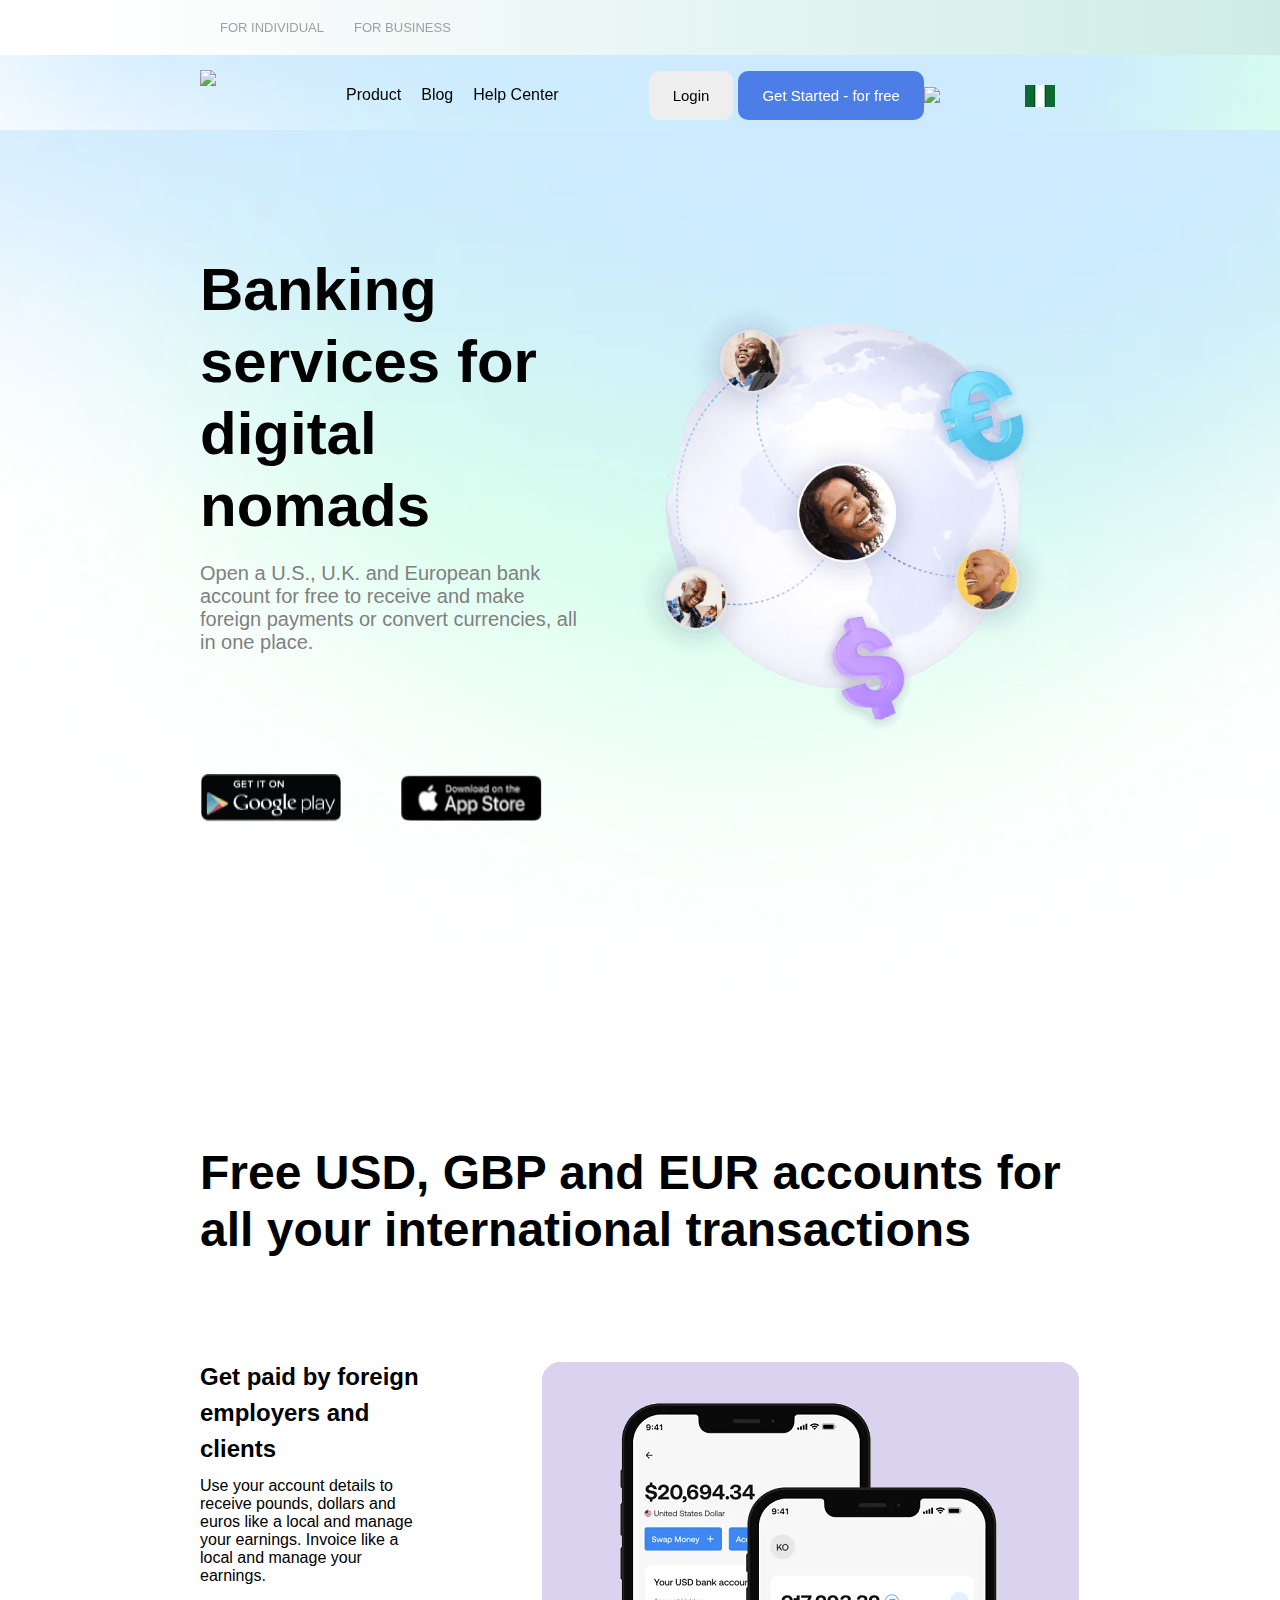
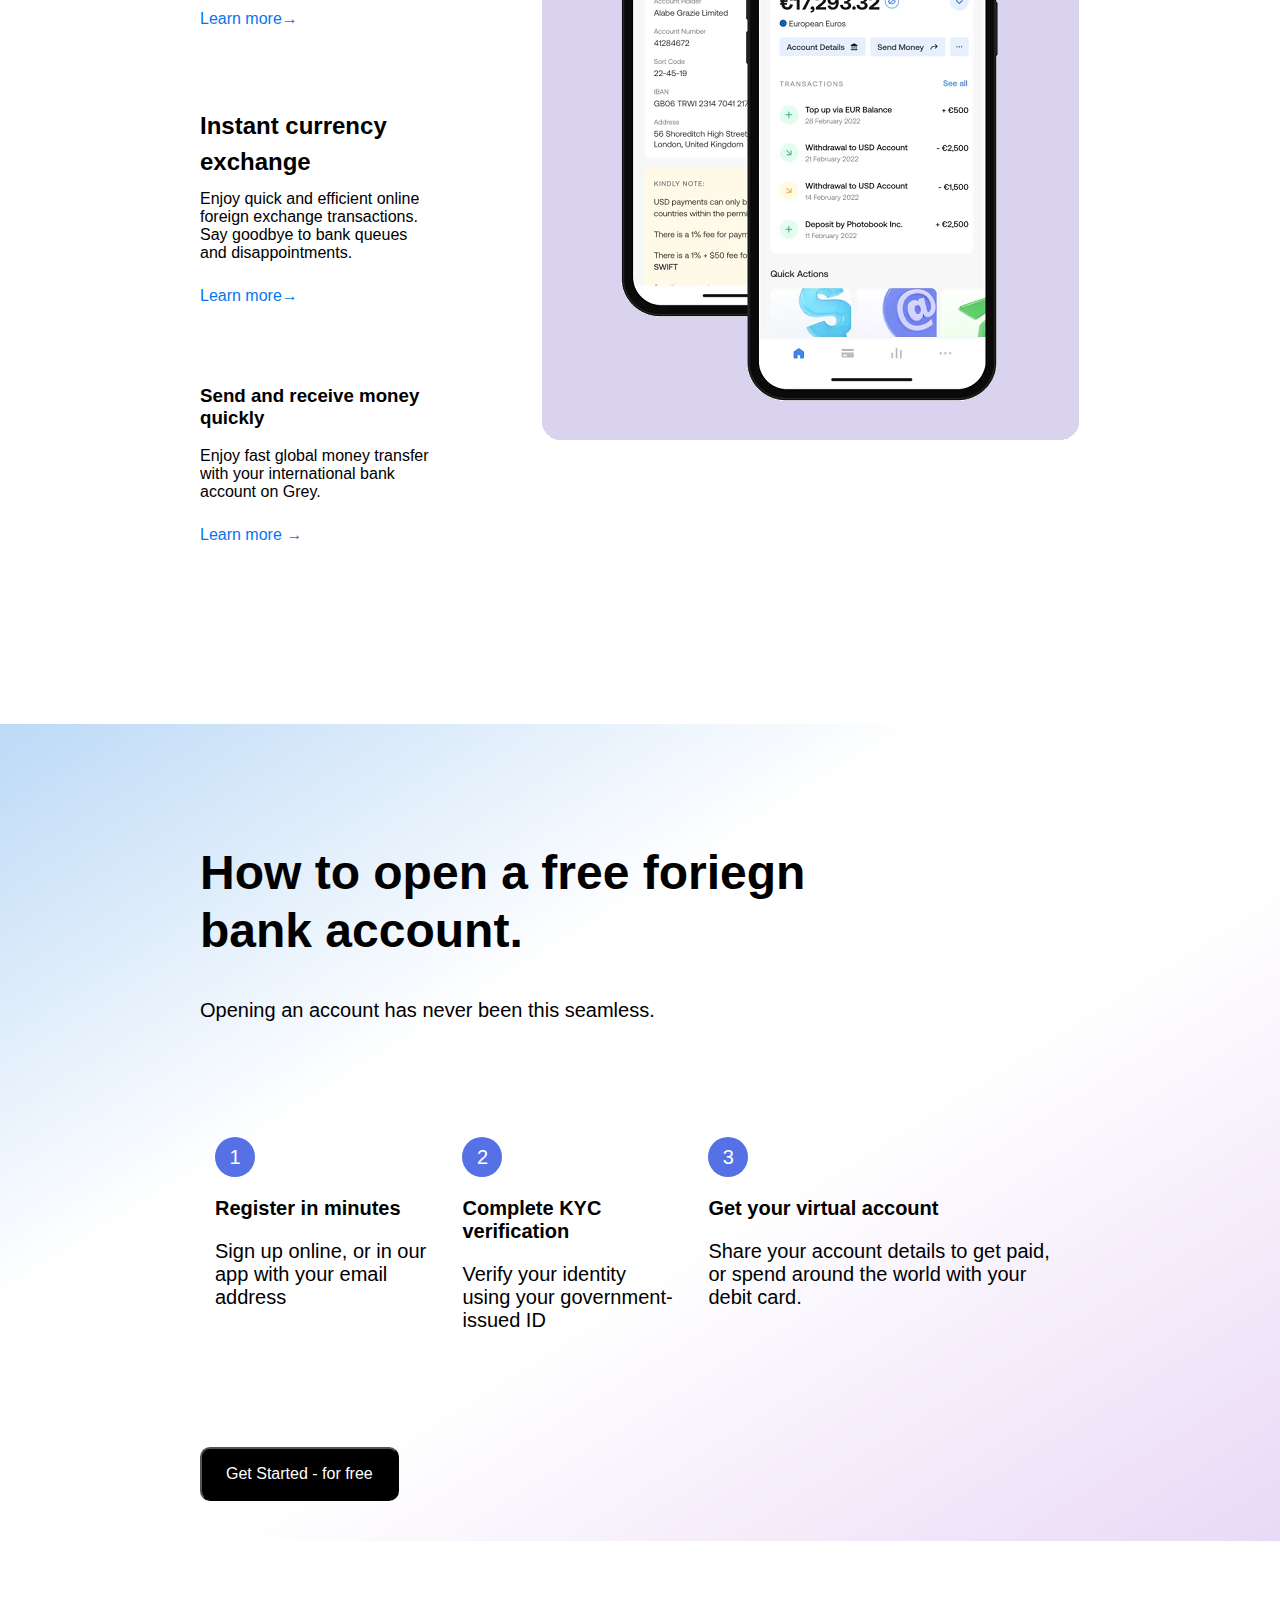
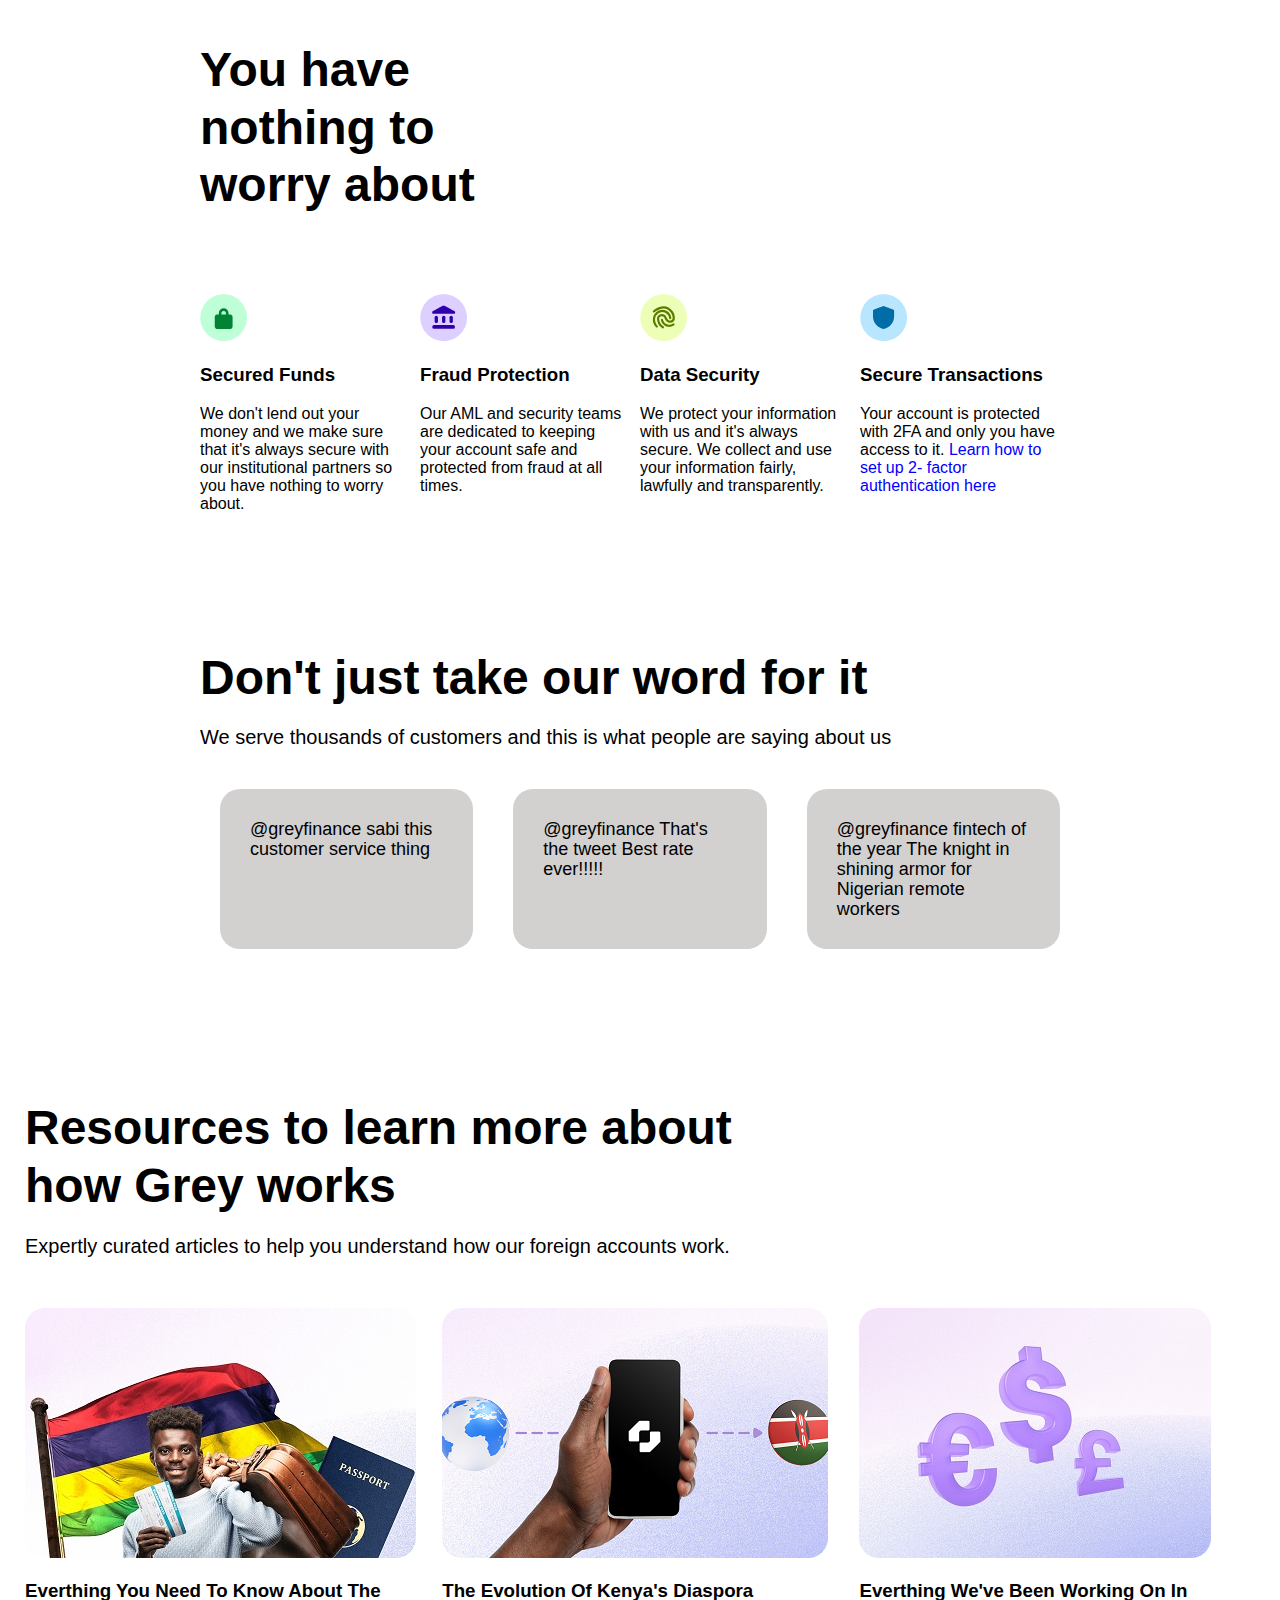
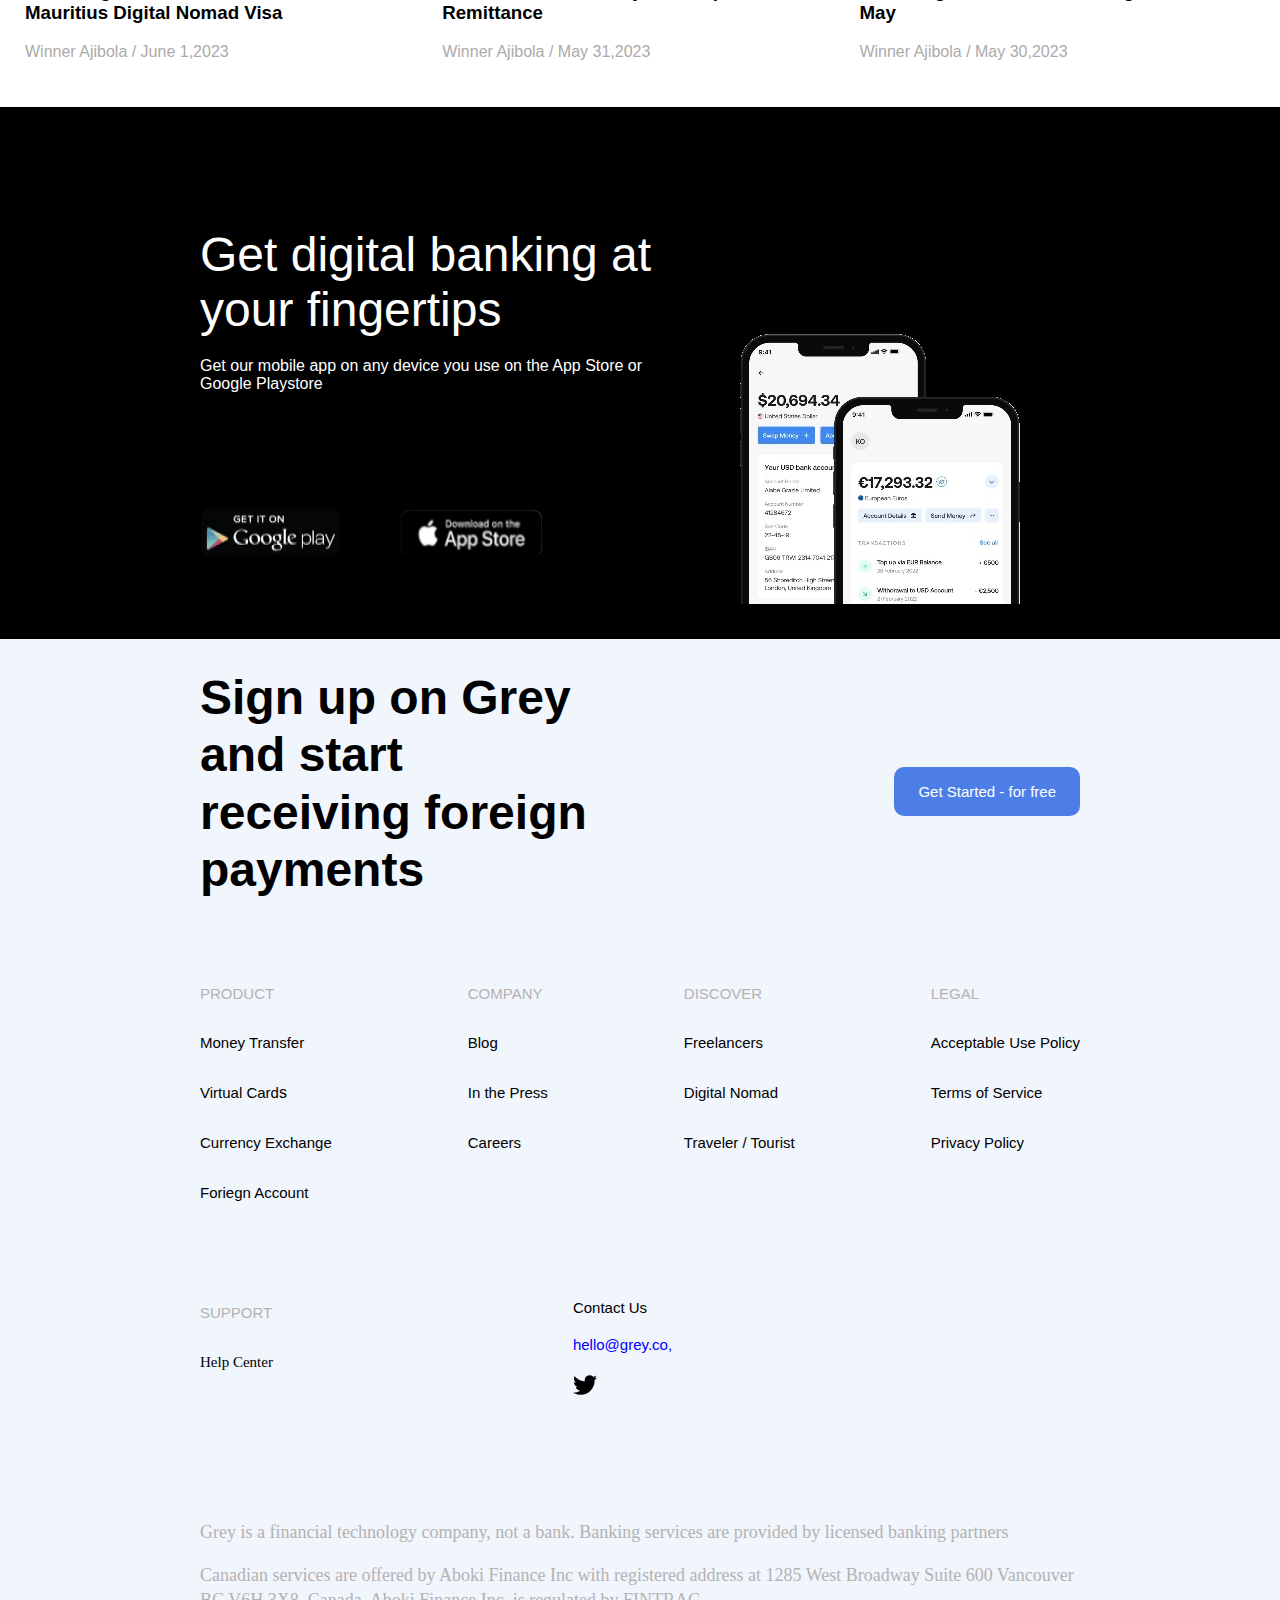
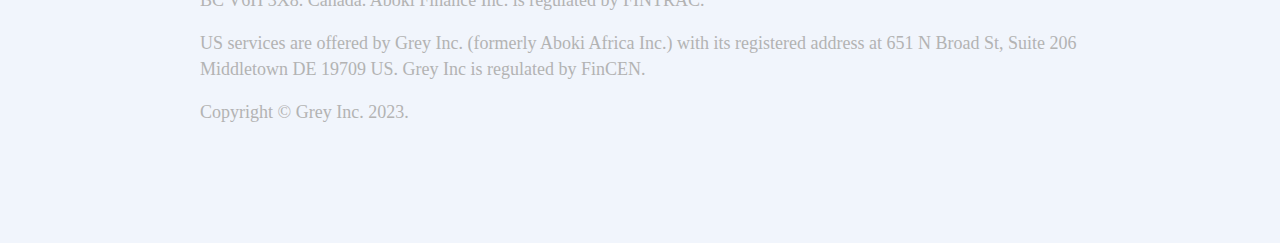
==== index.html @ 73a59705 "continued mediaquery2" ====
<!DOCTYPE html>
<html lang="en">

<head>
    <title>GRAY CLONE</title>
    <link rel="stylesheet" type="text/css" href="style.css">
    <link rel="stylesheet" href="mobile.css">
</head>

<body>
    <section class=" fixed">
        <nav class="switch">
            <ul class="nav">
                <li><a href="#">FOR INDIVIDUAL</a></li>
                <li><a href="#">FOR BUSINESS</a></li>
            </ul>
        </nav>

        <nav class="fixed">
            <div class="fixed-nav">
                <div class="navbar">
                    <div class="logo">
                        <img src="../grey/images/grey logo.webp">
                    </div>
                    <div class="container-1">
                        <ul>
                            <li><a href="#">Product</a></li>
                            <li><a href="#">Blog</a></li>
                            <li><a href="#">Help Center</a></li>
                        </ul>
                    </div>

                    <div id="log-in">
                        <input class="button-login" type="button" value="Login" name="Login">
                        <input class="button-get" type="button" value="Get Started - for free" name="Get Started-For Free">
                        <img src="#" class="dropdown">
                    </div>

                    <div class="flag">
                        <img src="images/Nigeria_flag.jpg">
                    </div>
                </div>
            </div>
        </nav>

        <nav class="mobile-nav">
            <div class="mlogo">
                <img src="../grey/images/grey logo.webp">
            </div>
            <div class="flag">
                <img src="images/Nigeria_flag.jpg">
            </div>
            <div class="menubutton">
                <img src="images/menu-bars-icon.jpg">
            </div>         
        </nav>

    </section>

    <section class="section1">
        <div class="intro">
            <div class="body">
                <h1>Banking services for digital nomads</h1>
                <p>Open a U.S., U.K. and European bank account for free to receive and make foreign payments or convert
                    currencies, all in one place.</p>
                <div class="store">
                    <a href="#"><img src="./images/googleplay.png"></a>
                    <a href="#"><img src="./images/applestore.png"></a>
                </div>
            </div>

            <div id="image1">
                <!--<img src="../grey/images/image1.webp">-->
            </div>
        </div>
    </section>

    <section class="section2">
        <h1>Free USD, GBP and EUR accounts for all your international transactions</h1>

        <div id="sec2body">

            <div id="items">

                <div class="item1">
                    <h2>Get paid by foreign employers and clients</h2>
                    <p>Use your account details to receive pounds, dollars and euros like a local and manage your
                        earnings. Invoice like a local and manage your earnings.</p>
                    <a href="#">Learn more&#8594;</a>
                </div>

                <div class="item2">
                    <h2>Instant currency exchange</h2>
                    <p>Enjoy quick and efficient online foreign exchange transactions. Say goodbye to bank queues and
                        disappointments.</p>
                    <a href="#">Learn more&#8594;</a>
                </div>

                <div class="item3">
                    <h3>Send and receive money quickly</h3>
                    <p>Enjoy fast global money transfer with your international bank account on Grey.</p>
                    <a href="#">Learn more &#8594;</a>
                </div>
            </div>

            <div id="sec2img">
                <img src="./images/sec2img.png">
            </div>
        </div>
    </section>

    <section class="section3">
        <div class="sec3body">
            <h2>How to open a free foriegn bank account.</h2>

            <p>Opening an account has never been this seamless.</p>

            <div class="section3-list">
                <div class="list1">
                    <div class="number">
                        <p>1</p>
                    </div>
                    <div class="sect3li">
                        <h3>Register in minutes</h3>
                        <p>Sign up online, or in our app with your email address</p>
                    </div>
                </div>
                <div class="list1">
                    <div class="number">
                        <p>2</p>
                    </div>
                    <div class="sect3li">
                        <h3>Complete KYC verification</h3>
                        <p>Verify your identity using your government-issued ID</p>
                    </div>
                </div>
                <div class="list1">
                    <div class="number">
                        <p>3</p>
                    </div>
                    <div class="sect3li">
                        <h3>Get your virtual account</h3>
                        <p>Share your account details to get paid, or spend around the world with your debit card.</p>
                    </div>
                </div>
            </div>

            <button class="getstarted">Get Started - for free</button>
        </div>

    </section>

    <section class="section4">
        <div class="sec4body">
            <h2>You have nothing to worry about</h2>

            <div class="section4-list">
                <div class="li">
                    <div class="svg">
                        <svg xmlns="http://www.w3.org/2000/svg" viewBox="0 0 215 215" width="215" height="215"
                            preserveAspectRatio="xMidYMid meet"
                            style="width: 100%; height: 100%; transform: translate3d(0px, 0px, 0px);">
                            <defs>
                                <clipPath id="__lottie_element_5">
                                    <rect width="215" height="215" x="0" y="0"></rect>
                                </clipPath>
                                <mask id="__lottie_element_12" mask-type="alpha">
                                    <g transform="matrix(1,0,0,1,107.5,107.5)" opacity="1" style="display: block;">
                                        <g opacity="1" transform="matrix(4,0,0,4,0,0)">
                                            <path fill="rgb(95,254,157)" fill-opacity="1"
                                                d=" M0,-26.5 C14.625349998474121,-26.5 26.5,-14.625349998474121 26.5,0 C26.5,14.625349998474121 14.625349998474121,26.5 0,26.5 C-14.625349998474121,26.5 -26.5,14.625349998474121 -26.5,0 C-26.5,-14.625349998474121 -14.625349998474121,-26.5 0,-26.5z">
                                            </path>
                                        </g>
                                    </g>
                                </mask>
                            </defs>
                            <g clip-path="url(#__lottie_element_5)">
                                <g transform="matrix(1,0,0,1,107.5,107.5)" opacity="0.4" style="display: block;">
                                    <g opacity="1" transform="matrix(4,0,0,4,0,0)">
                                        <path fill="rgb(95,254,157)" fill-opacity="1"
                                            d=" M0,-26.5 C14.625349998474121,-26.5 26.5,-14.625349998474121 26.5,0 C26.5,14.625349998474121 14.625349998474121,26.5 0,26.5 C-14.625349998474121,26.5 -26.5,14.625349998474121 -26.5,0 C-26.5,-14.625349998474121 -14.625349998474121,-26.5 0,-26.5z">
                                        </path>
                                    </g>
                                </g>
                                <g mask="url(#__lottie_element_12)" style="display: block;">
                                    <g transform="matrix(1,0,0,1,107.5,107.5)" opacity="1">
                                        <g opacity="1" transform="matrix(4,0,0,4,0,0)">
                                            <g opacity="1" transform="matrix(1,0,0,1,0,-0.18700003623962402)">
                                                <path stroke-linecap="round" stroke-linejoin="round"
                                                    fill-opacity="0" stroke="rgb(0,132,51)" stroke-opacity="1"
                                                    stroke-width="3"
                                                    d=" M4.065000057220459,-3.2799999713897705 C4.065000057220459,-3.2799999713897705 4.052000045776367,-4.900000095367432 4.052000045776367,-4.900000095367432 C4.051000118255615,-5.973999977111816 3.624000072479248,-7.004000186920166 2.864000082015991,-7.763000011444092 C2.1040000915527344,-8.522000312805176 1.0740000009536743,-8.949999809265137 0,-8.951000213623047 C0,-8.951000213623047 0,-8.951000213623047 0,-8.951000213623047 C-1.0740000009536743,-8.949999809265137 -2.1040000915527344,-8.522000312805176 -2.864000082015991,-7.763000011444092 C-3.624000072479248,-7.004000186920166 -4.051000118255615,-5.973999977111816 -4.052000045776367,-4.900000095367432 C-4.052000045776367,-4.900000095367432 -3.9839999675750732,-0.17000000178813934 -3.9839999675750732,-0.17000000178813934">
                                                </path>
                                            </g>
                                            <g opacity="1" transform="matrix(1,0,0,1,0,0)">
                                                <path fill="rgb(0,131,51)" fill-opacity="1"
                                                    d=" M8.102999687194824,-3.4679999351501465 C8.102999687194824,-3.4679999351501465 -8.102999687194824,-3.4679999351501465 -8.102999687194824,-3.4679999351501465 C-8.6850004196167,-3.2660000324249268 -9.190999984741211,-2.8919999599456787 -9.553000450134277,-2.3940000534057617 C-9.914999961853027,-1.8960000276565552 -10.116999626159668,-1.2990000247955322 -10.128999710083008,-0.6830000281333923 C-10.128999710083008,-0.6830000281333923 -10.128999710083008,9.95300006866455 -10.128999710083008,9.95300006866455 C-10.111000061035156,10.37600040435791 -10.008000373840332,10.791000366210938 -9.82800006866455,11.173999786376953 C-9.64799976348877,11.557000160217285 -9.392999649047852,11.899999618530273 -9.079000473022461,12.182999610900879 C-8.765000343322754,12.465999603271484 -8.397000312805176,12.684000015258789 -7.998000144958496,12.824000358581543 C-7.598999977111816,12.96399974822998 -7.175000190734863,13.02299976348877 -6.752999782562256,12.996999740600586 C-6.752999782562256,12.996999740600586 6.752999782562256,12.996999740600586 6.752999782562256,12.996999740600586 C7.175000190734863,13.02299976348877 7.5970001220703125,12.96399974822998 7.995999813079834,12.824999809265137 C8.395000457763672,12.685999870300293 8.762999534606934,12.468000411987305 9.07699966430664,12.1850004196167 C9.390999794006348,11.902000427246094 9.645999908447266,11.5600004196167 9.82699966430664,11.178000450134277 C10.008000373840332,10.795999526977539 10.109999656677246,10.380999565124512 10.128999710083008,9.958999633789062 C10.128999710083008,9.958999633789062 10.128999710083008,-0.6769999861717224 10.128999710083008,-0.6769999861717224 C10.118000030517578,-1.2940000295639038 9.916999816894531,-1.8919999599456787 9.555000305175781,-2.3910000324249268 C9.192999839782715,-2.890000104904175 8.685999870300293,-3.2660000324249268 8.102999687194824,-3.4679999351501465 C8.102999687194824,-3.4679999351501465 8.102999687194824,-3.4679999351501465 8.102999687194824,-3.4679999351501465z">
                                                </path>
                                            </g>
                                        </g>
                                    </g>
                                </g>
                            </g>
                        </svg>
                    </div>
                    <h3>Secured Funds</h3>
                    <p>We don't lend out your money and we make sure that it's always secure with our institutional
                        partners so you have nothing to worry about.</p>
                </div>

                <div class="li">
                    <div class="svg">
                        <svg xmlns="http://www.w3.org/2000/svg" viewBox="0 0 215 215" width="215" height="215"
                            preserveAspectRatio="xMidYMid meet"
                            style="width: 100%; height: 100%; transform: translate3d(0px, 0px, 0px);">
                            <defs>
                                <clipPath id="__lottie_element_15">
                                    <rect width="215" height="215" x="0" y="0"></rect>
                                </clipPath>
                            </defs>
                            <g clip-path="url(#__lottie_element_15)">
                                <g transform="matrix(1,0,0,1,107.5,107.5)" opacity="0.25" style="display: block;">
                                    <g opacity="1" transform="matrix(4,0,0,4,0,0)">
                                        <path fill="rgb(120,64,254)" fill-opacity="1"
                                            d=" M0,-26.5 C14.625349998474121,-26.5 26.5,-14.625349998474121 26.5,0 C26.5,14.625349998474121 14.625349998474121,26.5 0,26.5 C-14.625349998474121,26.5 -26.5,14.625349998474121 -26.5,0 C-26.5,-14.625349998474121 -14.625349998474121,-26.5 0,-26.5z">
                                        </path>
                                    </g>
                                </g>
                                <g transform="matrix(1,0,0,1,107.5,71.49199676513672)" opacity="1"
                                    style="display: block;">
                                    <g opacity="1" transform="matrix(4,0,0,4,0,0)">
                                        <path fill="rgb(50,0,170)" fill-opacity="1"
                                            d=" M2.0429999828338623,-3.989000082015991 C2.0429999828338623,-3.989000082015991 12.51200008392334,1.6419999599456787 12.51200008392334,1.6419999599456787 C12.51200008392334,1.6419999599456787 12.51200008392334,1.6419999599456787 12.51200008392334,1.6419999599456787 C12.65999984741211,1.7209999561309814 12.781999588012695,1.8389999866485596 12.868000030517578,1.9830000400543213 C12.954000473022461,2.127000093460083 13,2.2909998893737793 13,2.4590001106262207 C13,2.4590001106262207 13,3.572999954223633 13,3.572999954223633 C13,3.819000005722046 12.902000427246094,4.056000232696533 12.727999687194824,4.230000019073486 C12.553999900817871,4.4039998054504395 12.317000389099121,4.501999855041504 12.071000099182129,4.501999855041504 C12.071000099182129,4.501999855041504 -12.071000099182129,4.501999855041504 -12.071000099182129,4.501999855041504 C-12.317000389099121,4.501999855041504 -12.553999900817871,4.4039998054504395 -12.727999687194824,4.230000019073486 C-12.902000427246094,4.056000232696533 -13,3.819000005722046 -13,3.572999954223633 C-13,3.572999954223633 -13,2.4590001106262207 -13,2.4590001106262207 C-13,2.2909998893737793 -12.954000473022461,2.127000093460083 -12.868000030517578,1.9830000400543213 C-12.781999588012695,1.8389999866485596 -12.65999984741211,1.7209999561309814 -12.51200008392334,1.6419999599456787 C-12.51200008392334,1.6419999599456787 -2.0429999828338623,-3.989000082015991 -2.0429999828338623,-3.989000082015991 C-1.4149999618530273,-4.326000213623047 -0.7129999995231628,-4.501999855041504 0,-4.501999855041504 C0.7129999995231628,-4.501999855041504 1.4149999618530273,-4.326000213623047 2.0429999828338623,-3.989000082015991z">
                                        </path>
                                    </g>
                                </g>
                                <g transform="matrix(1,0,0,1,107.5,106.75)" opacity="1" style="display: block;">
                                    <g opacity="1" transform="matrix(1,0,0,1,0,0)">
                                        <path stroke-linecap="round" stroke-linejoin="miter" fill-opacity="0"
                                            stroke-miterlimit="4" stroke="rgb(50,0,170)" stroke-opacity="1"
                                            stroke-width="17" d=" M-43.25,43 C-43.25,43 43,43 43,43"></path>
                                    </g>
                                    <g opacity="1" transform="matrix(1,0,0,1,0,0)">
                                        <path stroke-linecap="butt" stroke-linejoin="miter" fill-opacity="0"
                                            stroke-miterlimit="4" stroke="rgb(50,0,170)" stroke-opacity="1"
                                            stroke-width="17" d=" M-33.75,25.75"></path>
                                    </g>
                                </g>
                                <g transform="matrix(1,0,0,1,107.5,107.5)" opacity="1" style="display: block;">
                                    <g opacity="1" transform="matrix(1,0,0,1,0,0)">
                                        <path stroke-linecap="round" stroke-linejoin="miter" fill-opacity="0"
                                            stroke-miterlimit="4" stroke="rgb(50,0,170)" stroke-opacity="1"
                                            stroke-width="15"
                                            d=" M-33.5,-1.75 C-33.5,-1.75 -33.5,17.187999725341797 -33.5,17.187999725341797">
                                        </path>
                                    </g>
                                </g>
                                <g transform="matrix(1,0,0,1,141.25,107.5)" opacity="1" style="display: block;">
                                    <g opacity="1" transform="matrix(1,0,0,1,0,0)">
                                        <path stroke-linecap="round" stroke-linejoin="miter" fill-opacity="0"
                                            stroke-miterlimit="4" stroke="rgb(50,0,170)" stroke-opacity="1"
                                            stroke-width="15"
                                            d=" M-33.5,-1.75 C-33.5,-1.75 -33.5,17.187999725341797 -33.5,17.187999725341797">
                                        </path>
                                    </g>
                                </g>
                                <g transform="matrix(1,0,0,1,175.25,107.5)" opacity="1" style="display: block;">
                                    <g opacity="1" transform="matrix(1,0,0,1,0,0)">
                                        <path stroke-linecap="round" stroke-linejoin="miter" fill-opacity="0"
                                            stroke-miterlimit="4" stroke="rgb(50,0,170)" stroke-opacity="1"
                                            stroke-width="15"
                                            d=" M-33.5,-1.75 C-33.5,-1.75 -33.5,17.187999725341797 -33.5,17.187999725341797">
                                        </path>
                                    </g>
                                </g>
                            </g>
                        </svg>
                    </div>
                    <h3>Fraud Protection</h3>
                    <p>Our AML and security teams are dedicated to keeping your account safe and protected from
                        fraud at all times.</p>
                </div>

                <div class="li">
                    <div class="svg">
                        <svg xmlns="http://www.w3.org/2000/svg" viewBox="0 0 215 215" width="50" height="50"
                            preserveAspectRatio="xMidYMid meet"
                            style="width: 100%; height: 100%; transform: translate3d(0px, 0px, 0px);">
                            <defs>
                                <clipPath id="__lottie_element_34">
                                    <rect width="215" height="215" x="0" y="0"></rect>
                                </clipPath>
                            </defs>
                            <g clip-path="url(#__lottie_element_34)">
                                <g transform="matrix(1,0,0,1,107.5,107.5)" opacity="0.4" style="display: block;">
                                    <g opacity="1" transform="matrix(4,0,0,4,0,0)">
                                        <path fill="rgb(209,255,77)" fill-opacity="1"
                                            d=" M0,-26.5 C14.625349998474121,-26.5 26.5,-14.625349998474121 26.5,0 C26.5,14.625349998474121 14.625349998474121,26.5 0,26.5 C-14.625349998474121,26.5 -26.5,14.625349998474121 -26.5,0 C-26.5,-14.625349998474121 -14.625349998474121,-26.5 0,-26.5z">
                                        </path>
                                    </g>
                                </g>
                                <g transform="matrix(1,0,0,1,107.56199645996094,107.43800354003906)" opacity="1"
                                    style="display: block;">
                                    <g opacity="1" transform="matrix(1,0,0,1,0,0)">
                                        <path stroke-linecap="round" stroke-linejoin="miter" fill-opacity="0"
                                            stroke-miterlimit="4" stroke="rgb(92,124,0)" stroke-opacity="1"
                                            stroke-width="10"
                                            d=" M-44.3380012512207,-28.10300064086914 C-48.400001525878906,-25 0.871999979019165,-73.13200378417969 38.05099868774414,-24.718000411987305 C43.1619987487793,-18.062999725341797 52.24100112915039,10.055000305175781 38.89400100708008,15.798999786376953 C28.549999237060547,20.25 16.849000930786133,23.527000427246094 5.857999801635742,-4.323999881744385 C1.25,-16 -39.82899856567383,-17.420000076293945 -20.756000518798828,25.48699951171875 C-15.75,36.75 -4.558000087738037,42.90700149536133 -3.390000104904175,43.507999420166016">
                                        </path>
                                    </g>
                                </g>
                                <g transform="matrix(1,0,0,1,127.30000305175781,131.47300720214844)" opacity="1"
                                    style="display: block;">
                                    <path stroke-linecap="round" stroke-linejoin="miter" fill-opacity="0"
                                        stroke-miterlimit="4" stroke="rgb(92,124,0)" stroke-opacity="1"
                                        stroke-width="10"
                                        d=" M25.01,6.88 C24.68,7.16 24.31,7.4 23.91,7.58 C16.69,12.06 11.92,13.12 3.43,12.88 C-3.1,12.44 -9.38,10.2 -14.7,6.4 C-20.03,2.61 -26.74,-7.28 -27.74,-13.62">
                                    </path>
                                    <g opacity="1" transform="matrix(4,0,0,4,0,0)"></g>
                                </g>
                                <g transform="matrix(1,0,0,1,101.69300079345703,116.78500366210938)" opacity="1"
                                    style="display: block;">
                                    <path stroke-linecap="round" stroke-linejoin="miter" fill-opacity="0"
                                        stroke-miterlimit="4" stroke="rgb(92,124,0)" stroke-opacity="1"
                                        stroke-width="10"
                                        d=" M-25.13,30.4 C-32.44,26.63 -37.95,9.18 -38.19,2.98 C-38.43,-3.23 -38.29,-9.41 -35.85,-15.12 C-33.41,-20.83 -29.72,-25.92 -25.07,-30.04 C-19.92,-34.78 -13.51,-37.94 -6.61,-39.14 C0.29,-40.34 7.38,-39.53 13.84,-36.8 C21.07,-34.31 28.63,-27 32.02,-20.13 C34.87,-14.34 35.62,-7.35 35.62,-7.35">
                                    </path>
                                    <g opacity="1" transform="matrix(4,0,0,4,0,0)"></g>
                                </g>
                            </g>
                        </svg>
                    </div>
                    <h3>Data Security</h3>
                    <p>We protect your information with us and it's always secure. We collect and use your
                        information fairly, lawfully and transparently.</p>
                </div>

                <div class="li">
                    <div class="svg">
                        <svg xmlns="http://www.w3.org/2000/svg" viewBox="0 0 215 215" width="215" height="215"
                            preserveAspectRatio="xMidYMid meet"
                            style="width: 100%; height: 100%; transform: translate3d(0px, 0px, 0px);">
                            <defs>
                                <clipPath id="__lottie_element_47">
                                    <rect width="215" height="215" x="0" y="0"></rect>
                                </clipPath>
                                <mask id="__lottie_element_54" mask-type="alpha">
                                    <g transform="matrix(1,0,0,1,107.5,107.5)" opacity="1" style="display: block;">
                                        <g opacity="1" transform="matrix(4,0,0,4,0,0)">
                                            <path fill="rgb(78,193,255)" fill-opacity="1"
                                                d=" M0,-26.5 C14.625349998474121,-26.5 26.5,-14.625349998474121 26.5,0 C26.5,14.625349998474121 14.625349998474121,26.5 0,26.5 C-14.625349998474121,26.5 -26.5,14.625349998474121 -26.5,0 C-26.5,-14.625349998474121 -14.625349998474121,-26.5 0,-26.5z">
                                            </path>
                                        </g>
                                    </g>
                                </mask>
                            </defs>
                            <g clip-path="url(#__lottie_element_47)">
                                <g transform="matrix(1,0,0,1,107.5,107.5)" opacity="0.4" style="display: block;">
                                    <g opacity="1" transform="matrix(4,0,0,4,0,0)">
                                        <path fill="rgb(78,193,255)" fill-opacity="1"
                                            d=" M0,-26.5 C14.625349998474121,-26.5 26.5,-14.625349998474121 26.5,0 C26.5,14.625349998474121 14.625349998474121,26.5 0,26.5 C-14.625349998474121,26.5 -26.5,14.625349998474121 -26.5,0 C-26.5,-14.625349998474121 -14.625349998474121,-26.5 0,-26.5z">
                                        </path>
                                    </g>
                                </g>
                                <g mask="url(#__lottie_element_54)" style="display: block;">
                                    <g transform="matrix(1,0,0,1,107,107)" opacity="1">
                                        <g opacity="1" transform="matrix(4,0,0,4,0,0)">
                                            <path fill="rgb(0,109,168)" fill-opacity="1"
                                                d=" M0.6850000023841858,-12.876999855041504 C0.6850000023841858,-12.876999855041504 10.685999870300293,-9.187000274658203 10.685999870300293,-9.187000274658203 C10.685999870300293,-9.187000274658203 10.685999870300293,-9.187000274658203 10.685999870300293,-9.187000274658203 C11.071000099182129,-9.045999526977539 11.402999877929688,-8.789999961853027 11.637999534606934,-8.454000473022461 C11.873000144958496,-8.118000030517578 12,-7.718999862670898 12.00100040435791,-7.309000015258789 C12.00100040435791,-7.309000015258789 12.00100040435791,-1.7710000276565552 12.00100040435791,-1.7710000276565552 C12.095999717712402,1.6679999828338623 10.97700023651123,5.031000137329102 8.84000015258789,7.7270002365112305 C6.703000068664551,10.42300033569336 3.686000108718872,12.281000137329102 0.3160000145435333,12.975000381469727 C0.10700000077486038,13.010000228881836 -0.10700000077486038,13.010000228881836 -0.3160000145435333,12.975000381469727 C-3.686000108718872,12.281000137329102 -6.703000068664551,10.42300033569336 -8.84000015258789,7.7270002365112305 C-10.97700023651123,5.031000137329102 -12.095999717712402,1.6679999828338623 -12.00100040435791,-1.7710000276565552 C-12.00100040435791,-1.7710000276565552 -12.00100040435791,-7.309000015258789 -12.00100040435791,-7.309000015258789 C-12.00100040435791,-7.7170000076293945 -11.876999855041504,-8.114999771118164 -11.645000457763672,-8.451000213623047 C-11.413000106811523,-8.786999702453613 -11.083000183105469,-9.043999671936035 -10.701000213623047,-9.187000274658203 C-10.701000213623047,-9.187000274658203 -0.699999988079071,-12.876999855041504 -0.699999988079071,-12.876999855041504 C-0.2529999911785126,-13.041999816894531 0.23800000548362732,-13.041999816894531 0.6850000023841858,-12.876999855041504z">
                                            </path>
                                        </g>
                                    </g>
                                </g>
                                <g transform="matrix(0,0,0,0,139.25,135)" opacity="0.9" style="display: block;">
                                    <g opacity="1" transform="matrix(1,0,0,1,23,24.5)">
                                        <path fill="rgb(255,255,255)" fill-opacity="1"
                                            d=" M4.834293374479334e-16,-7.894999980926514 C0.5580646395683289,-7.894999980926514 1.0002433061599731,-2.959554672241211 1.9798989295959473,-1.9798989295959473 C2.959554672241211,-1.0002433061599731 7.894999980926514,-0.5580646395683289 7.894999980926514,0 C7.894999980926514,0.5580646395683289 2.959554672241211,1.0002433061599731 1.9798989295959473,1.9798989295959473 C1.0002433061599731,2.959554672241211 0.5580646395683289,7.894999980926514 4.834293374479334e-16,7.894999980926514 C-0.5580646395683289,7.894999980926514 -1.0002433061599731,2.959554672241211 -1.9798989295959473,1.9798989295959473 C-2.959554672241211,1.0002433061599731 -7.894999980926514,0.5580646395683289 -7.894999980926514,9.668586748958668e-16 C-7.894999980926514,-0.5580646395683289 -2.959554672241211,-1.0002433061599731 -1.9798989295959473,-1.9798989295959473 C-1.0002433061599731,-2.959554672241211 -0.5580646395683289,-7.894999980926514 4.834293374479334e-16,-7.894999980926514z">
                                        </path>
                                    </g>
                                </g>
                                <g transform="matrix(0,0,0,0,127.10319519042969,121.07614135742188)"
                                    opacity="0.7000000000000001" style="display: block;">
                                    <g opacity="1" transform="matrix(1,0,0,1,23,24.5)">
                                        <path fill="rgb(255,255,255)" fill-opacity="1"
                                            d=" M4.834293374479334e-16,-7.894999980926514 C0.5580646395683289,-7.894999980926514 1.0002433061599731,-2.959554672241211 1.9798989295959473,-1.9798989295959473 C2.959554672241211,-1.0002433061599731 7.894999980926514,-0.5580646395683289 7.894999980926514,0 C7.894999980926514,0.5580646395683289 2.959554672241211,1.0002433061599731 1.9798989295959473,1.9798989295959473 C1.0002433061599731,2.959554672241211 0.5580646395683289,7.894999980926514 4.834293374479334e-16,7.894999980926514 C-0.5580646395683289,7.894999980926514 -1.0002433061599731,2.959554672241211 -1.9798989295959473,1.9798989295959473 C-2.959554672241211,1.0002433061599731 -7.894999980926514,0.5580646395683289 -7.894999980926514,9.668586748958668e-16 C-7.894999980926514,-0.5580646395683289 -2.959554672241211,-1.0002433061599731 -1.9798989295959473,-1.9798989295959473 C-1.0002433061599731,-2.959554672241211 -0.5580646395683289,-7.894999980926514 4.834293374479334e-16,-7.894999980926514z">
                                        </path>
                                    </g>
                                </g>
                            </g>
                        </svg>
                    </div>
                    <h3>Secure Transactions</h3>
                    <p>Your account is protected with 2FA and only you have access to it. <a href="#"> Learn how to
                            set up 2- factor authentication here</a></p>
                </div>
            </div>

        </div>
    </section>

    <section class="section5">
        <h2>Don't just take our word for it</h2>
        <p>We serve thousands of customers and this is what people are saying about us</p>
        <div class="section5-list">
            <ul>
                <li>@greyfinance sabi this customer service thing</li>
                <li>@greyfinance That's the tweet Best rate ever!!!!!</li>
                <li>@greyfinance fintech of the year The knight in shining armor for Nigerian remote workers</li>
            </ul>
        </div>
    </section>

    <section class="section6">
        <h2>Resources to learn more about how Grey works</h2>
        <p>Expertly curated articles to help you understand how our foreign accounts work.</p>
        <div class="section6-list">
            <div class="sect6link">
                <a href="#">
                    <img src="./images/sect6img1.jpg">
                    <h3 class="long">Everthing You Need To Know About The Mauritius Digital Nomad Visa</h3>
                    <p>Winner Ajibola / June 1,2023</p>
                </a>
            </div>

            <div class="sect6link">
                <a href="#">
                    <img src="./images/sect6img2.png">
                    <h3 class="long">The Evolution Of Kenya's Diaspora Remittance</h3>
                    <p>Winner Ajibola / May 31,2023</p>
                </a>
            </div>

            <div class="sect6link">
                <a href="#">
                    <img src="./images/sect6img3.jpg">
                    <h3 class="long">Everthing We've Been Working On In May</h3>
                    <p>Winner Ajibola / May 30,2023</p>
                </a>
            </div>
        </div>
    </section>

    <section class="section7">
        <div class="sect7-body">
            <div class="sect7-text">
                <h2>Get digital banking at your fingertips</h2>
                <p>Get our mobile app on any device you use on the App Store or Google Playstore</p>
                <div class="store">
                    <a href="#"><img src="./images/googleplay.png"></a>
                    <a href="#"><img src="./images/applestore.png"></a>
                </div>
            </div>

            <div class="sect7-img">
                <img src="./images/sec7img.jpg">
            </div>
        </div>
    </section>

    <footer id="footer">
        <div class="footer-body">
            <div class="header">
                <h2>Sign up on Grey and start receiving foreign payments</h2>
                <div id="login">
                    <input class="button-get" type="button" value="Get Started - for free" name="Get Started-For Free">
                </div>
            </div>

            <div id="footitems">
                <div class="product">
                    <h4>PRODUCT</h4>
                    <ul>
                        <li><a href="#">Money Transfer</a></li>
                        <li><a href="#">Virtual Card</a>s</li>
                        <li><a href="#">Currency Exchange</a></li>
                        <li><a href="#">Foriegn Account</a></li>
                    </ul>
                </div>

                <div class="company">
                    <h4>COMPANY</h4>
                    <ul>
                        <li><a href="#">Blog</a></li>
                        <li><a href="#">In the Press</a></li>
                        <li><a href="#">Careers</a></li>
                    </ul>
                </div>

                <div class="discover">
                    <h4>DISCOVER</h4>
                    <ul>
                        <li><a href="#">Freelancers</a></li>
                        <li><a href="#">Digital Nomad</a></li>
                        <li><a href="#">Traveler / Tourist</a></li>
                    </ul>
                </div>

                <div class="legal">
                    <h4>LEGAL</h4>
                    <ul>
                        <li><a href="#">Acceptable Use Policy</a></li>
                        <li><a href="#">Terms of Service</a></li>
                        <li><a href="#">Privacy Policy</a></li>
                    </ul>
                </div>
            </div>

            <div class="items2">
                <div class="support">
                    <h4>SUPPORT</h4>
                    <ul>
                        <li><a href="#"> Help Center</a></li>
                    </ul>
                </div>

                <div class="contact">
                    <p>Contact Us</p>
                    <p><a href="#">hello@grey.co,</a></p>
                    <p><img src="./images/twitter.png"></p>
                </div>
            </div>

            <div class="buttomtext">
                <p>Grey is a financial technology company, not a bank. Banking services are provided by licensed banking
                    partners</p>

                <p>Canadian services are offered by Aboki Finance Inc with registered address at 1285 West Broadway
                    Suite 600 Vancouver BC V6H 3X8. Canada. Aboki Finance Inc. is regulated by FINTRAC.</p>

                <p>US services are offered by Grey Inc. (formerly Aboki Africa Inc.) with its registered address at 651
                    N Broad St, Suite 206 Middletown DE 19709 US. Grey Inc is regulated by FinCEN.</p>

                <p>Copyright © Grey Inc. 2023.</p>
            </div>
        </div>
    </footer>
</body>

</html>
---- style.css ----
body{
    background-color: white;
    color: black;
    margin: 0px;
}

 /* switch between individual and business */

 .fixed{
    position: sticky;
    top: 0;
    z-index: 100;
}

.switch{
    background: linear-gradient(to left, #ceece5 0%, rgba(217, 232, 233, 0) 92%);
    width: 100%; 
    background-size: cover;
    padding: 10px;
    box-sizing: border-box;
}

.nav{
    list-style: none; 
    margin: 0px 200px;
    padding: 10px ;
    display: flex;
    justify-content: start;
}

.nav a{
    color: rgb(158, 161, 163);
    text-decoration: none;
    font-family: Verdana, Tahoma, sans-serif;
    font-size: 13px;
    text-size-adjust: 13px;
}

.nav li{
    display: flex;
    margin-right: 30px;
}

.fixed-nav{
    background-image: url(images/hero-bj.webp);
    padding-top: 5px;
    background-repeat: no-repeat;
    background-position: top right;
    background-size: cover;
    max-width: 100%;
}

.navbar{
    margin: 0px 200px;
    align-content: center;
    display: flex;
    justify-content: space-between;
    max-height: 100px;
}

.logo img{
    max-width: 100px;
    max-height: 29.53px;
    padding: 0%;
    margin-top: 10px;
    align-content: flex-start;
}

.container-1{
    padding: 10px;
}


.container-1 ul{
    display: flex;
    list-style: none; 
}

.container-1 a{
    text-decoration: none;
    color: black;
    padding: 10px;
    font-family: Aeonik, sans-serif;
    font-size: 16px;
    font-weight: 400;
}

#log-in{
    margin-right: 15px;
    display: flex;
    align-items: center; 
}

.button-login{
    background-color: rgb(238, 238, 238);
    color: #000000;
    border-radius: 10px;
    padding: 16px 24px;
    font-size: 15px;
    font-family: sans-serif;
    margin-right: 5px;
    border-style: none;
}

.button-get{
    background-color: rgb(77, 126, 231);
    color: #ffffff;
    border-radius: 10px;
    padding: 16px 24px;
    font-size: 15px;
    font-family: sans-serif;
    border-style: none;
}

.flag{
    margin-top: 25px;
    margin-right: 25px;
}

/* section 1 including nav bar*/
.section1{
    background-image: url(images/hero-bj.webp);
    min-height: 100vh;
    background-position: 50% 0;
    background-repeat: no-repeat;
    background-size: cover;
    padding-top: 10px;
    padding-left: 0px;
    padding-right: 25px;
}

.intro{
    margin: 100px 200px;
    padding: 14px 0px 140px 0px;
    display: flex;
    align-content: center;
}

.body{
    margin-right: 50px;
}

.body h1{
    font-family: Aeonik, sans-serif;
    line-height: 120%;
    font-size: 60px;
    width: 90%;
    margin-top: 0px;
    margin-bottom: 20px;
}

.body p{
    font-family: Aeonik, sans-serif;
    font-size: 20px;
    font-weight: 3px;
    color: grey;
}

#image1{
    height: 530px;
    max-width: 100%;
    min-width: 50%;
    background-image: url(./images/image1.webp);
    background-position: 50%;
    background-repeat: no-repeat;
    background-size: contain;
    border-radius: 20px;
    position: relative;
}

.store{
    display: flex;
    max-width: 300px;
}

.store a{
    max-width: 100px;
    max-height: 29.53px;
    padding-right: 100px;
    margin: 100px 0px;
}

/* section 2 */

.section2{
    background-color: white;
    margin: 100px 200px;
}

.section2 h1{
    color: black;
    font-family: Aeonik, sans-serif;
    font-size: 48px;
    font-weight: 700;
    line-height: 120%;
    margin-bottom: 80px;
}

#sec2body{
    display: flex;
    margin-top: 100px;
    justify-content: space-between;
}

#items{
    margin-right: 50px;
    display: block;
}

.item1{
    margin: 0px 60px 80px 0px;
    font-family: Aeonik, sans-serif;
}

.item1 h2{
    font-size: 24px;
    margin: 0px 0px 10px 0px;
    line-height: 36px;
}

.item1 p{
    font-size: 16px;
    font-weight: 400;
    margin: 0px 0px 25px 0px;
}

.item1 a{
    text-decoration: none;
    color: rgb(8, 117, 241);
    margin: 14px 0px;
    font-size: 16px;
    font-weight: 500;
    line-height: inherit;
    cursor: pointer;
}

.item2{
    margin: 0px 60px 80px 0px;
    font-family: Aeonik, sans-serif;
}

.item2 h2{
    font-size: 24px;
    margin: 0px 0px 10px 0px;
    line-height: 36px;
}

.item2 p{
    font-size: 16px;
    font-weight: 400;
    margin: 0px 0px 25px 0px;
}

.item2 a{
    text-decoration: none;
    color: rgb(8, 117, 241);
    margin: 14px 0px;
    font-size: 16px;
    font-weight: 500;
    line-height: inherit;
    cursor: pointer;
}

.item3{
    margin: 0px 60px 80px 0px;
    font-family: Aeonik, sans-serif;
}

.item3 h2{
    font-size: 24px;
    margin: 0px 0px 10px 0px;
    line-height: 36px;
}

.item3 p{
    font-size: 16px;
    font-weight: 400;
    margin: 0px 0px 25px 0px;
}

.item3 a{
    text-decoration: none;
    color: rgb(8, 117, 241);
    margin: 14px 0px;
    font-size: 16px;
    font-weight: 500;
    line-height: inherit;
    cursor: pointer;
}

#sec2img{
    max-width: 600px;
    max-height: 700px;
    /*background-color: #d9ceec;*/
}

/* For Section 3 */

.section3{ 
    font-family: sans-serif;
    background-image: linear-gradient(148deg, rgba(49, 139, 229, .32), #fff 36%, #fff 59%, rgba(124, 19, 199, .16));
}

.sec3body{
    margin: 0px 200px;
    padding-top: 80px;
    padding-bottom: 40px;
}

.section3 h2{
    color: black;
    font-family: sans-serif; 
    font-size: 48px;
    font-weight: 700;
    line-height: 120%;
    margin-right: 30%;
}

.section3 p{
    font-family: sans-serif;
    font-size: 20px;
}

.section3-list{
    display: flex;
    margin: 80px 0px;
    justify-content: space-between;
    box-sizing: content-box;
}

.number p{
    width: 40px;
    height: 40px;
    color: #fff;
    background-color: #5670e5;
    border-radius: 50px;
    justify-content: center;
    align-items: center;
    margin-bottom: 20px;
    display: flex;
}
.list1{
    padding: 15px;
    
}
.sect3li{
    font-family: sans-serif;
    font-size: 20px;
}

.sect3li h3{
    font-family: sans-serif;
    font-weight: 600;
    font-size: 20px;
}

.getstarted{
    background-color: black;
    color: #fff;
    padding: 16px 24px;
    border-radius: 10px;
    font-family: sans-serif;
    font-size: 16px;
    font-weight: 400;
    position: relative;
}

/* section 4 */

.section4{
    margin: 100px 200px;
}

.sec4body h2{
    color: #000;
    margin-top: 0;
    margin-bottom: 16px;
    margin-right: 65%;
    font-family: sans-serif;
    font-size: 48px;
    font-weight: 700;
    line-height: 120%
}

.section4-list{
    display: flex;
    margin-top: 80px;
    font-family: sans-serif;
    font-size: 16px;
    list-style: none;
    padding: 0%;
    justify-content:space-around;
    width: 100%;   
    align-items: start;
}

.li{
    padding-right: 15px;
    width: 50%;
    
}

.li a{
    text-decoration: none;
    color: blue;
}

.svg{
    width: 47.33px;
}

/*section 5*/

.section5{
    margin: 120px 200px;
}
.section5 h2{
    color: #000;
    margin-top: 0;
    margin-bottom: 16px;
    font-family: sans-serif;
    font-size: 48px;
    font-weight: 700;
    line-height: 120%
}

.section5 p{
    font-family: sans-serif;
    font-size: 20px;
}

.section5-list ul{
    list-style: none;
    font-family: sans-serif;
    display: flex;

    padding: 0%;
    justify-content: space-around;
    width: 100%;
}

.section5-list ul li{
    background-color: rgb(211, 208, 208);
    line-height: 20px;
    font-size: 18px;
    padding: 30px 30px;
    margin: 20px 20px;
    width: 30%;
    height: 100px;
    border-radius: 20px;
    align-items: start;
}

/*section 6*/

.section6{
    margin: 120px 200px;
}

.section6 h2{
    color: #000;
    margin-top: 0;
    margin-bottom: 16px;
    margin-right: 40%;
    font-family: sans-serif;
    font-size: 48px;
    font-weight: 700;
    line-height: 120%
}

.section6 p{
    font-family: sans-serif;
    font-size: 20px;
}

.section6-list{
    display: flex;
    flex-grow: 3;
}

.section6-list .sect6link{
    margin: 30px 20px 20px 0px ; 
    align-content: space-between;
}

.section6-list .sect6link a img{
    border-radius: 20px;
}

.section6-list .sect6link a{
    text-decoration: none;
    font-size: 16px;
    color: #000;
    font-family: sans-serif; 
}

.section6-list .sect6link .long{
    margin-right: 20px;
    max-width: 392px;
}

.section6-list .sect6link a p{
    color: rgb(172, 170, 170);
    font-size: 16px;
    font-family: sans-serif;
    font-weight: 300;
}

/*section 7*/
.section7{
    background-color: #000;
}

.sect7-body{
    margin: 0px 200px;
    display: flex;
    justify-content: space-between;
}

.sect7-text{
    margin-top: 100px;
}

.sect7-text h2{
    color: #fff;
    font-family: sans-serif;
    font-size: 48px;
    font-weight: 400;
    margin: 20px 0px;
}

.sect7-text p{
    color: #fff;
    font-size: 16px;
    font-family: sans-serif;
}

.store{
    border-color: #fff;
}

.sect7-img{
    margin-top: 150px;
}

/*section 8*/
#footer{
    background-color: #f1f5fc;
}

.footer-body{
    margin: 0px 200px;
}

.header{
    padding-top: 30px;
    display: flex;
    justify-content: space-between;
    align-items: center;
}

.header h2{
    margin: 0px 300px 16px 0px;
    font-family: sans-serif;
    font-size: 48px;
    font-weight: 700;
    line-height: 120%;
}

#footitems{
    display: flex;
    font-family: sans-serif;
    justify-content: space-between;
    margin-top: 50px;
}

#footitems h4{
    color: #b3b3b3;
    margin-bottom: 10px;
    font-size: 15px;
    font-weight: 500;
}

#footitems ul{
    list-style: none;
    padding: 0%;
}

#footitems li a{
    text-decoration: none;
    color: #000;
    line-height: 50px;
    font-weight: 500;
    font-size: 15px;
}

.product{
    display: block;
}

.items2{
    display: flex;
    margin-top: 50px;
}

.support{
    display: block;
    margin-right: 300px;
}

.support h4{
    color: #b3b3b3;
    margin-bottom: 10px;
    font-size: 15px;
    font-weight: 500;
    font-family: sans-serif;
}

.support ul{
    list-style: none;
    padding: 0%;
}

.support a{
    text-decoration: none;
    color: #000;
    line-height: 50px;
    font-weight: 500;
    font-size: 15px;
}

.contact{
    display: block;
}

.contact p{
    padding: 0px 0px 5px 0px;
    font-family: sans-serif;
    font-size: 15px;
    font-weight: 500;
}

.contact p a{
    text-decoration: none;
    color: blue;
}

.buttomtext{
    margin-top: 100px;
    padding-bottom: 100px;
}

.buttomtext p{
    color: #b3b3b3;
    font-size: 18px;
    font-weight: 400;
    line-height: 140%
}

.mobile-nav{
    display: none;
}
---- mobile.css ----
@media only screen and (max-width: 1502px){
    .section6-list{
        width: auto;
        overflow-x: scroll; 
    }
    .section6{
        margin: 0;
        padding: 10px 25px;
    }
    .switch{
        background-size: 100%;
    }
}
@media only screen and (max-width: 1024px) and (min-width: 600px){
    .fixed-nav{
        display: none;
    }
    .mobile-nav{
        background-image: url(images/hero-bj.webp);
        padding-top: 5px;
        background-repeat: no-repeat;
        background-position: top right;
        background-size: cover;
        max-width: 100%;
        display: flex;
        margin: 0px;
        padding: 10px 50px ;
        justify-content: space-between;
    }
    .mlogo img{
        width: 150px;
        height: 40px;
        padding: 0%;
        margin-top: 10px;
        margin-left: 25px;
        align-content: flex-start;
    }
   .menubutton img{
        width: 60px;
        height: 50px;
        margin-top: 20px;
        margin-right: 25px;
        align-content: flex-end;
    }
    .intro{
        flex-direction: column;
        margin: 10px 0px 0px 0px;
        padding: 10px 25px;
    }
    .nav{
        margin: 0px 100px;
    }
    .navbar{
        margin: 0px 100px;
    }
    .section1{
        padding-top: 100px;
    }
    .body h1{
        font-family: Aeonik, sans-serif;
        line-height: 80px;
        font-size: 60px;
    }
    #image1{
        margin:200px 100px;
    }
    .section2{
        margin: 0%;
        padding: 10px 25px;
    }
    .sec3body{
        margin: 0px;
        padding: 10px 25px;
    }
    .section3-list{
        flex-wrap: wrap;
    }
    .section4{
        margin: 0%;
        padding: 50px 25px;
    }
    .sec4body h2{
        margin-right: 50%;
    }
    .section4-list{
        flex-direction: column;
        width: 100%;
    }
    
    .section5{
        margin: 0%;
        padding: 10px 25px;
    }
    .section5-list ul{
        flex-wrap: wrap;
        flex-direction: column;
    }
    .section5-list ul li{
        
    }
    .sect7-body{
        margin: 0%;
        padding: 10px 25px;
        flex-direction: column;
    }
    .sect7-img{
        margin: 10px 200px;
        max-width: 50%;
    }
    .footer-body{
        margin: 0%;
        padding: 10px 25px;
    }
    #footitems{
        flex-wrap: wrap;
    }
    #sec2body{
        flex-wrap: wrap;
        flex-direction: column;
        margin-bottom: 100px;
    }
}
/*@media only screen and (max-width: 500px){
    .body h1{
        font-size: 7rem !important;
        line-height: 120px;
        font-weight: 700;
    }
    .body p{
        font-size: 16px !important;
    }
    .switch{
        padding: 0px 25px;
        margin: 0%;
    }
    .nav{
        margin: 0%;
    }
    .navbar{
        padding: 0px 25px;
        margin: 0%;
    }
    .container-1{
        display: none;
    }
    #log-in{
        display: none;
    }
    .flag{
        margin-top: 10px;
        margin-right: 70px;
    }
    .intro{
        margin: 100px 0px 0px 0px;
    }
    .section5-list ul{
        margin: 0%;
        flex-direction: column;
    }
    .section5-list ul li{
        max-width: 100%;
        margin-left: 150px;
    }
    .sect7-img{
        margin: 20px 20px;
    }
    #footitems{
        flex-wrap: wrap;
        justify-content: space-between;
        width: 100%;
    }
    #footitems h4{
        font-size: 20px;
    }
    #footitems a{
        font-size: 21px;
    }
    #items2 h4{
        font-size: 20px;
    }
    #items2 a{
        font-size: 21px;
    }
    .buttomtext p{
        font-size: 16px;
    }
}
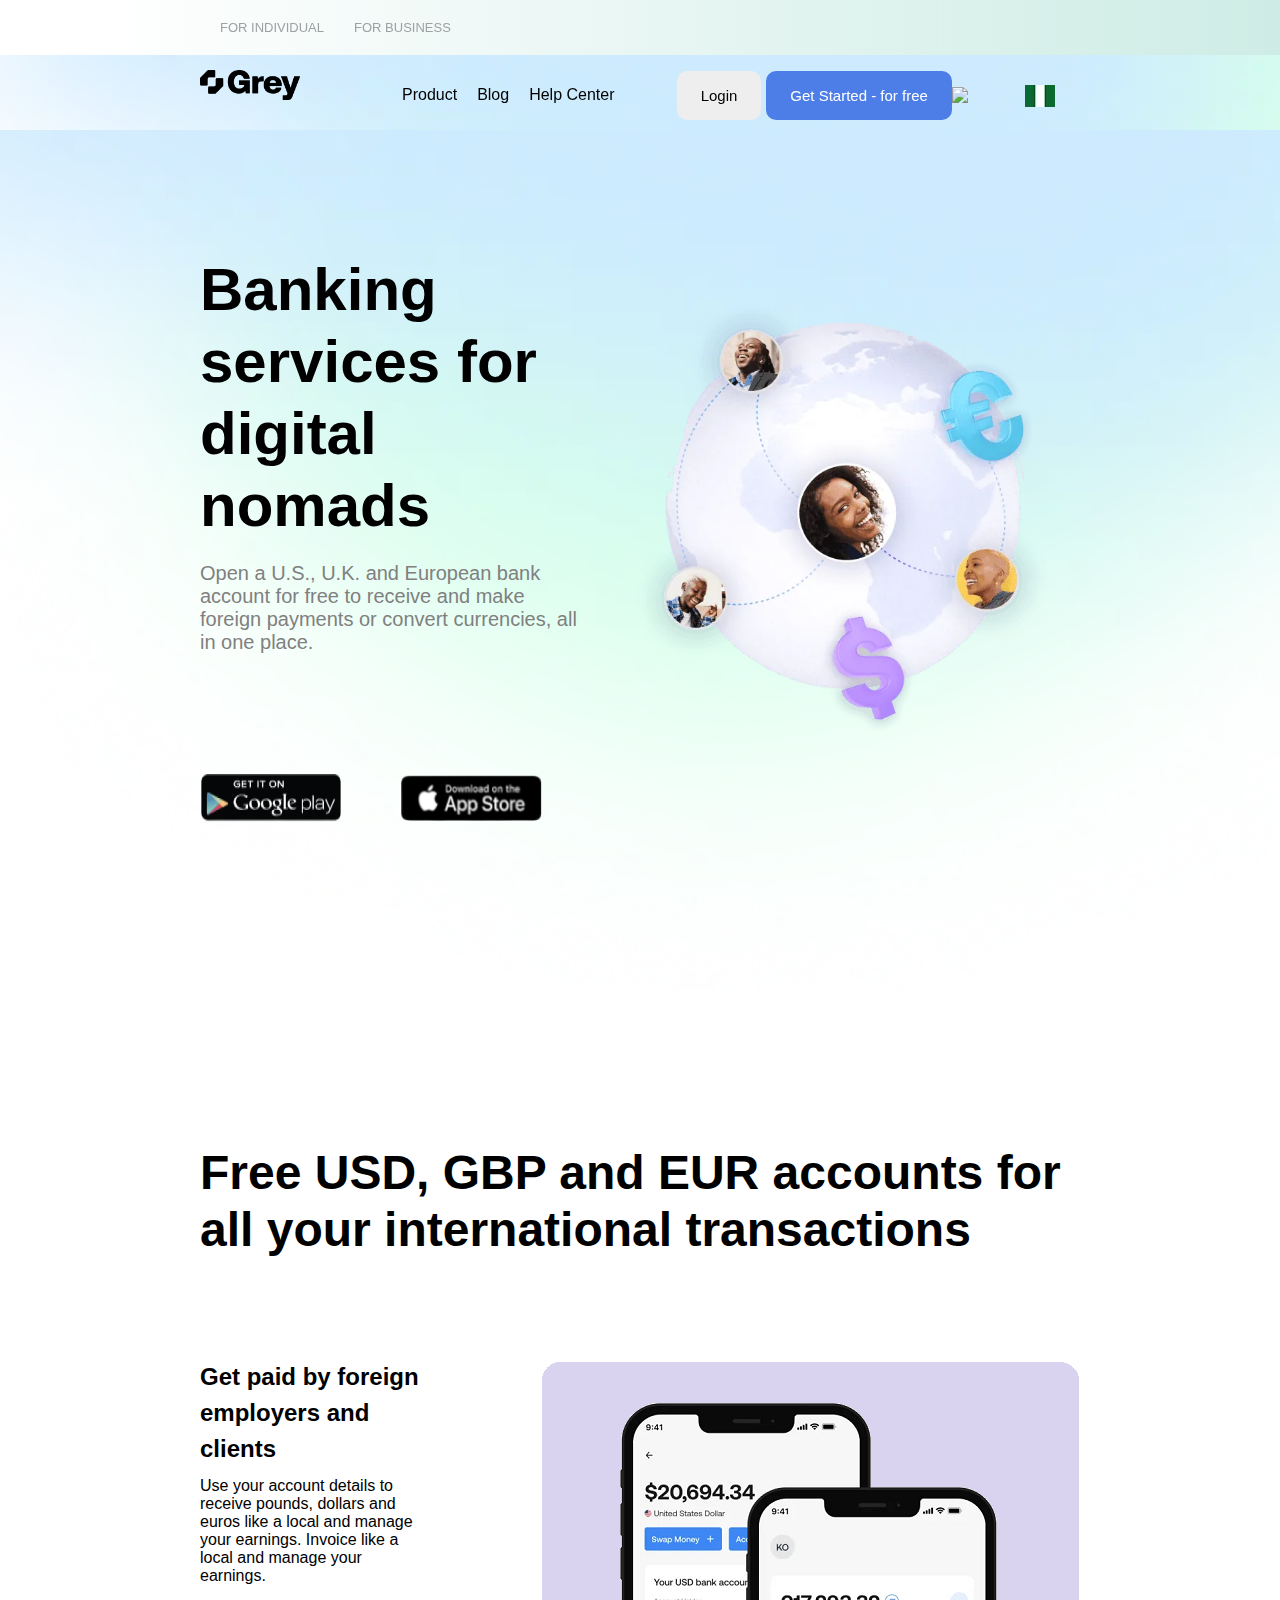
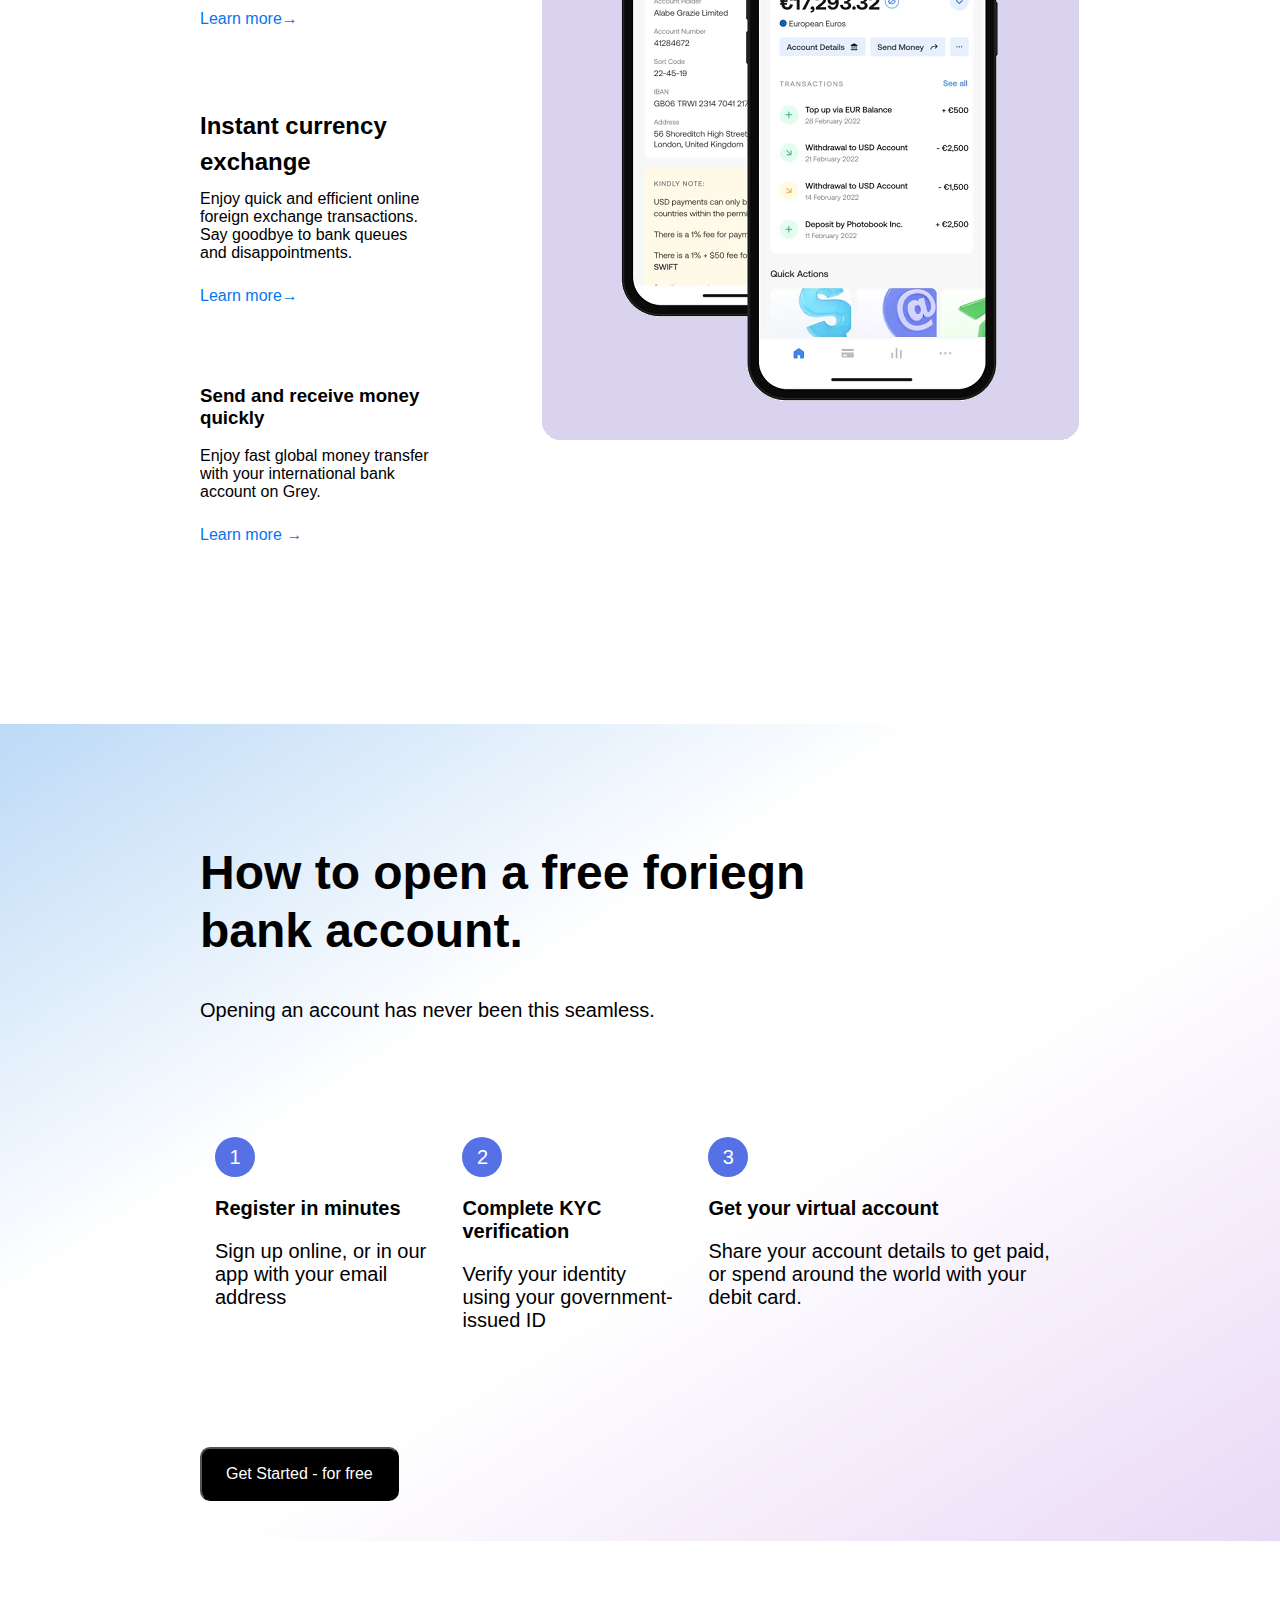
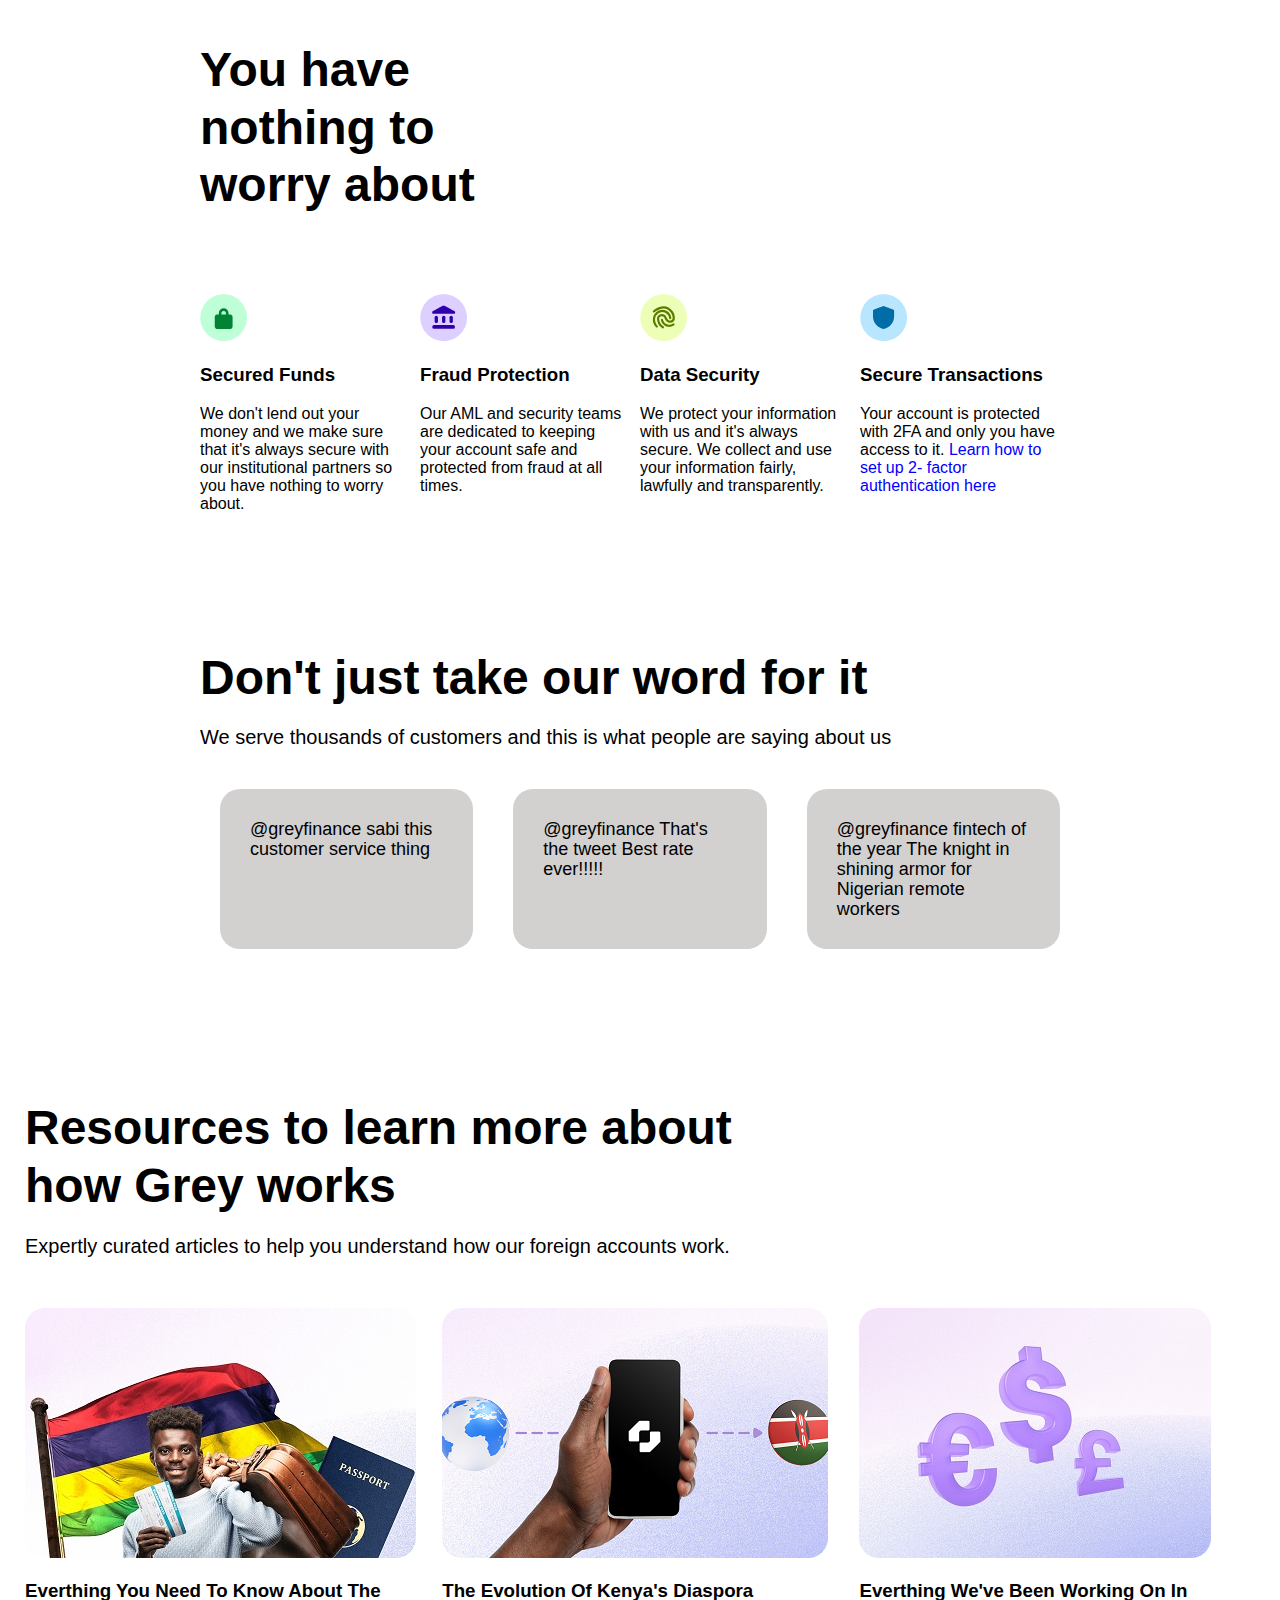
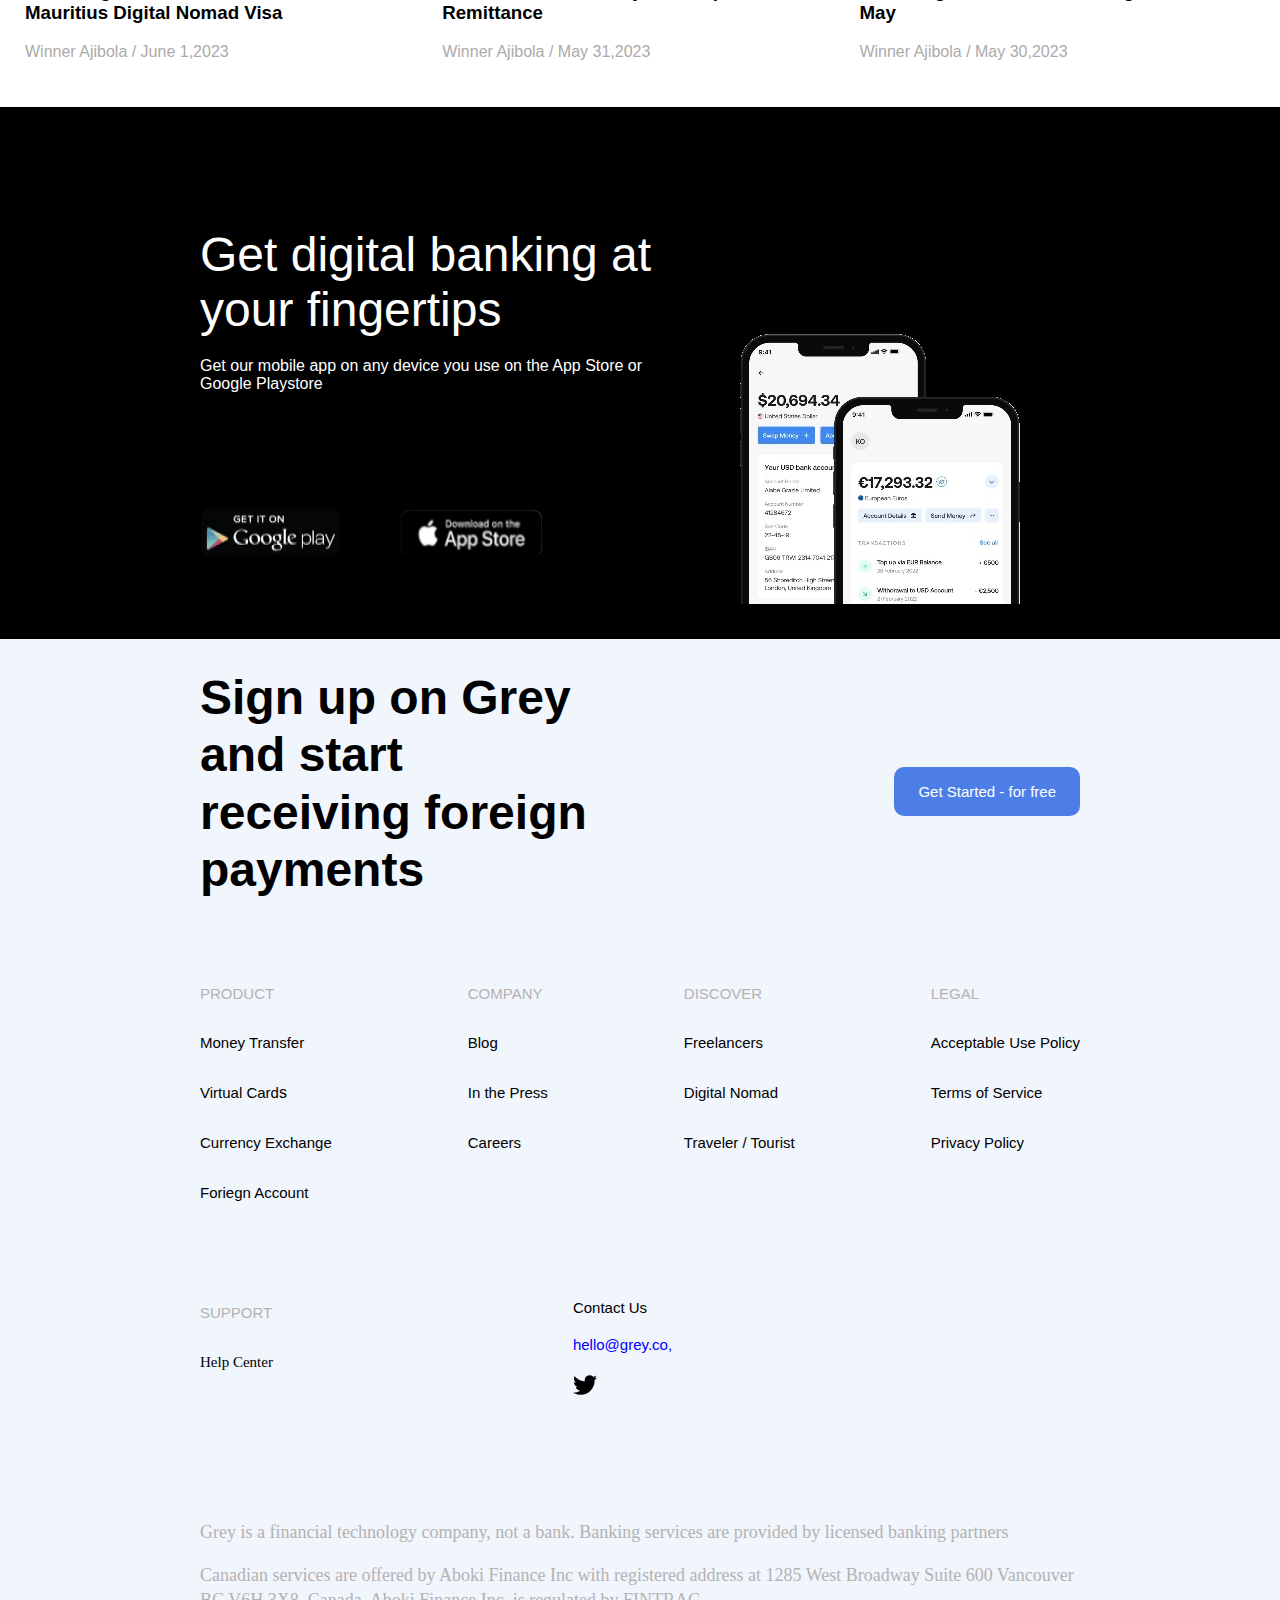
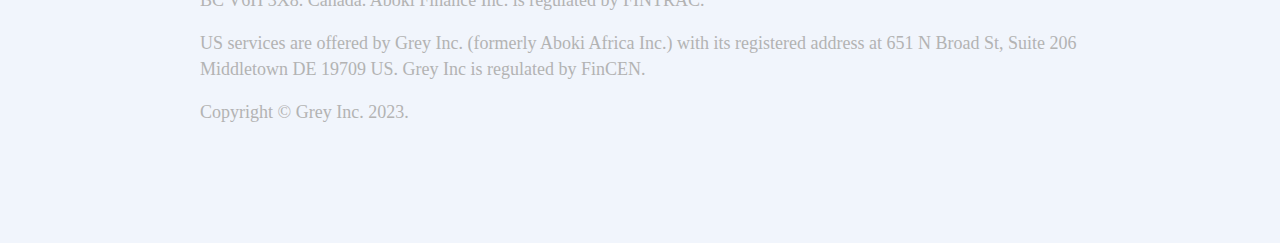
==== commit 1dc960fa: "continued mediaquery" ====
--- a/index.html
+++ b/index.html
@@ -20,7 +20,7 @@
             <div class="fixed-nav">
                 <div class="navbar">
                     <div class="logo">
-                        <img src="../grey/images/grey logo.webp">
+                        <img src="./images/grey logo.webp">
                     </div>
                     <div class="container-1">
                         <ul>
@@ -45,13 +45,13 @@
 
         <nav class="mobile-nav">
             <div class="mlogo">
-                <img src="../grey/images/grey logo.webp">
+                <img src="./images/grey logo.webp">
             </div>
             <div class="flag">
-                <img src="images/Nigeria_flag.jpg">
+                <img src="./images/Nigeria_flag.jpg">
             </div>
             <div class="menubutton">
-                <img src="images/menu-bars-icon.jpg">
+                <img src="./images/menu-bars-icon.jpg">
             </div>         
         </nav>
 
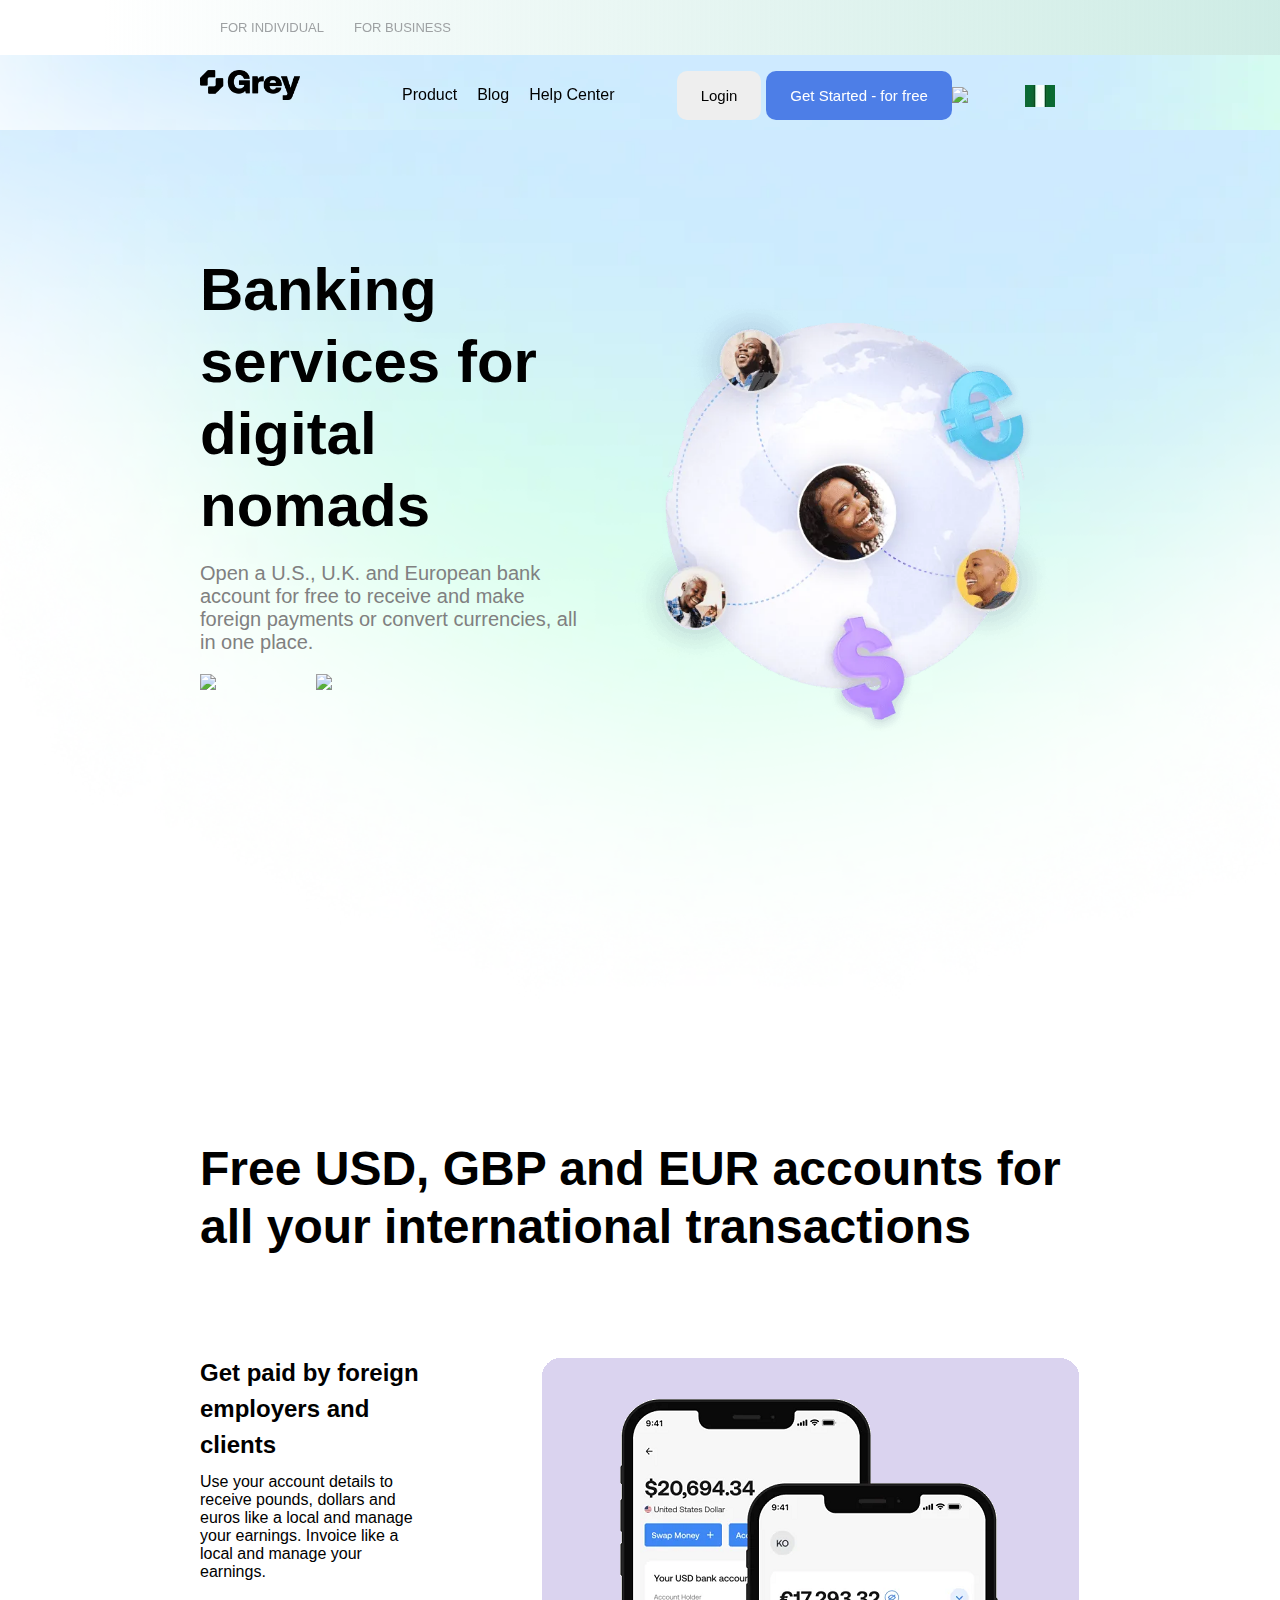
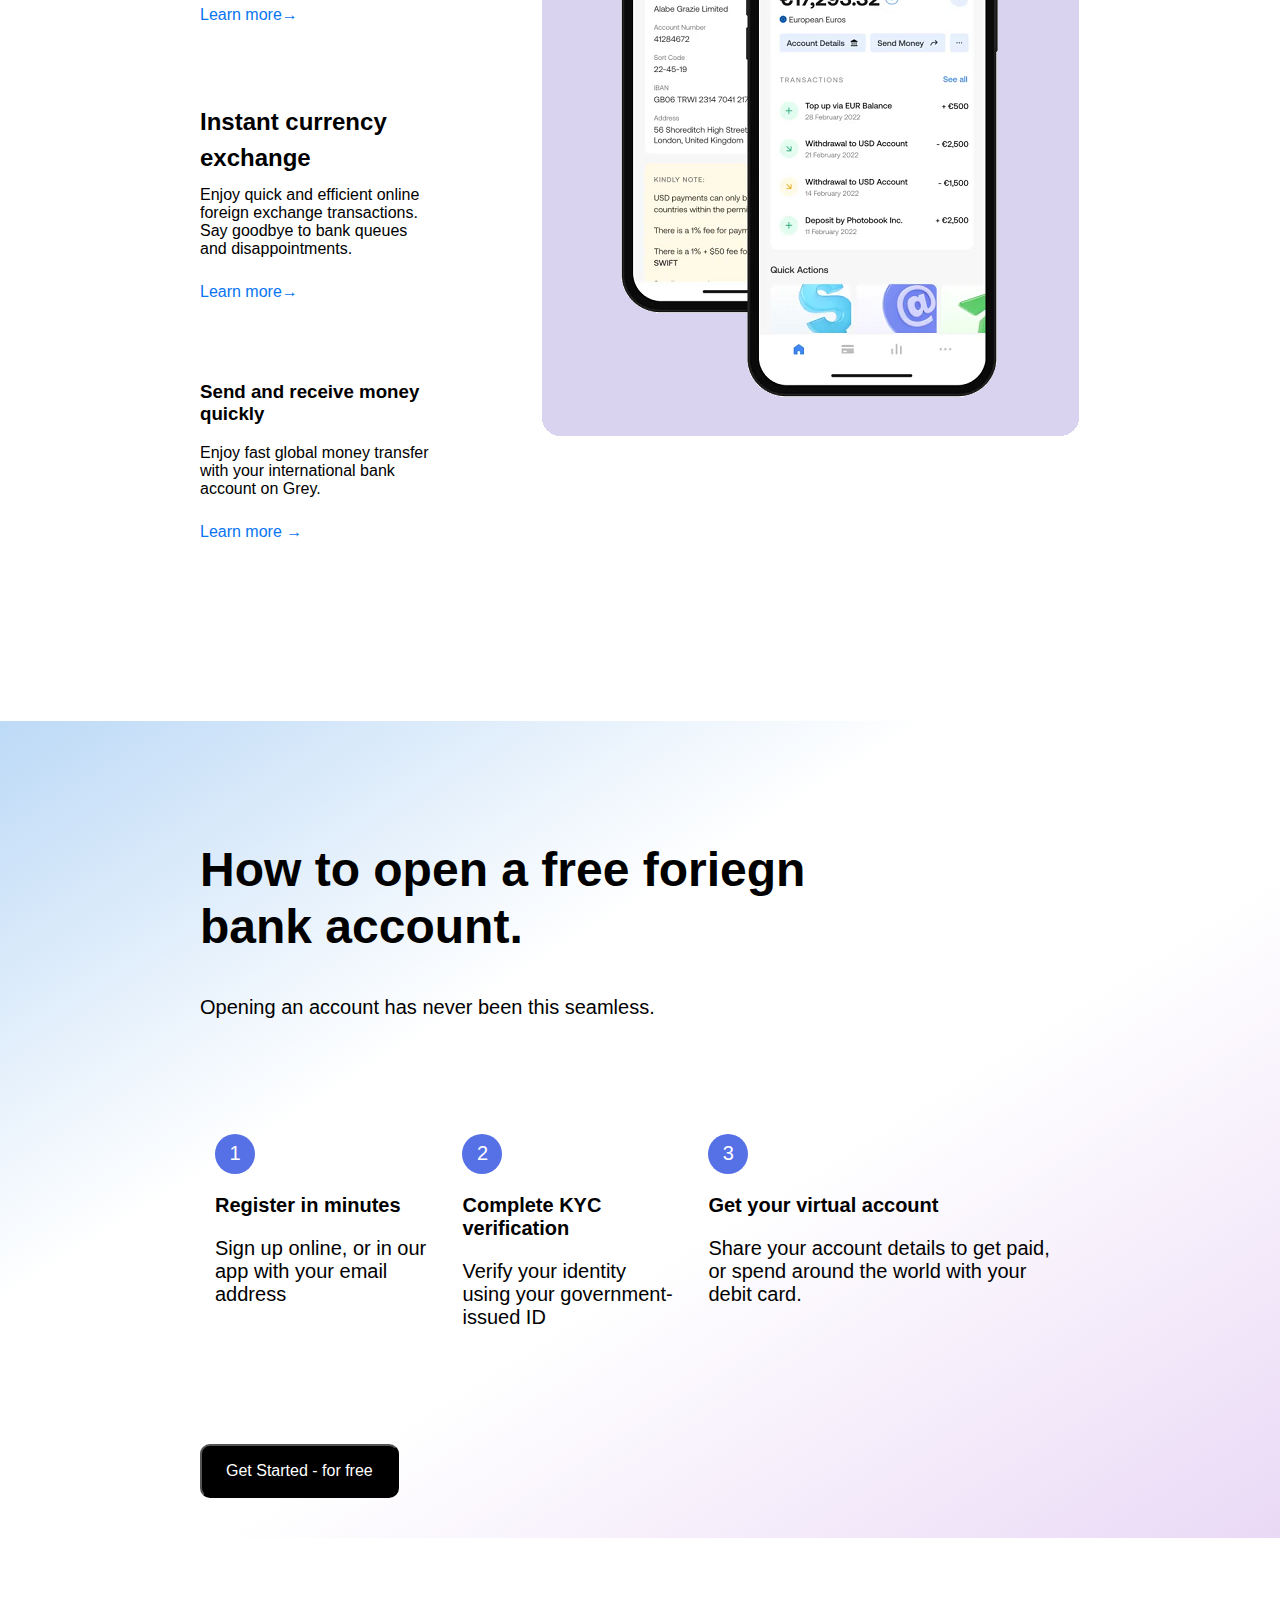
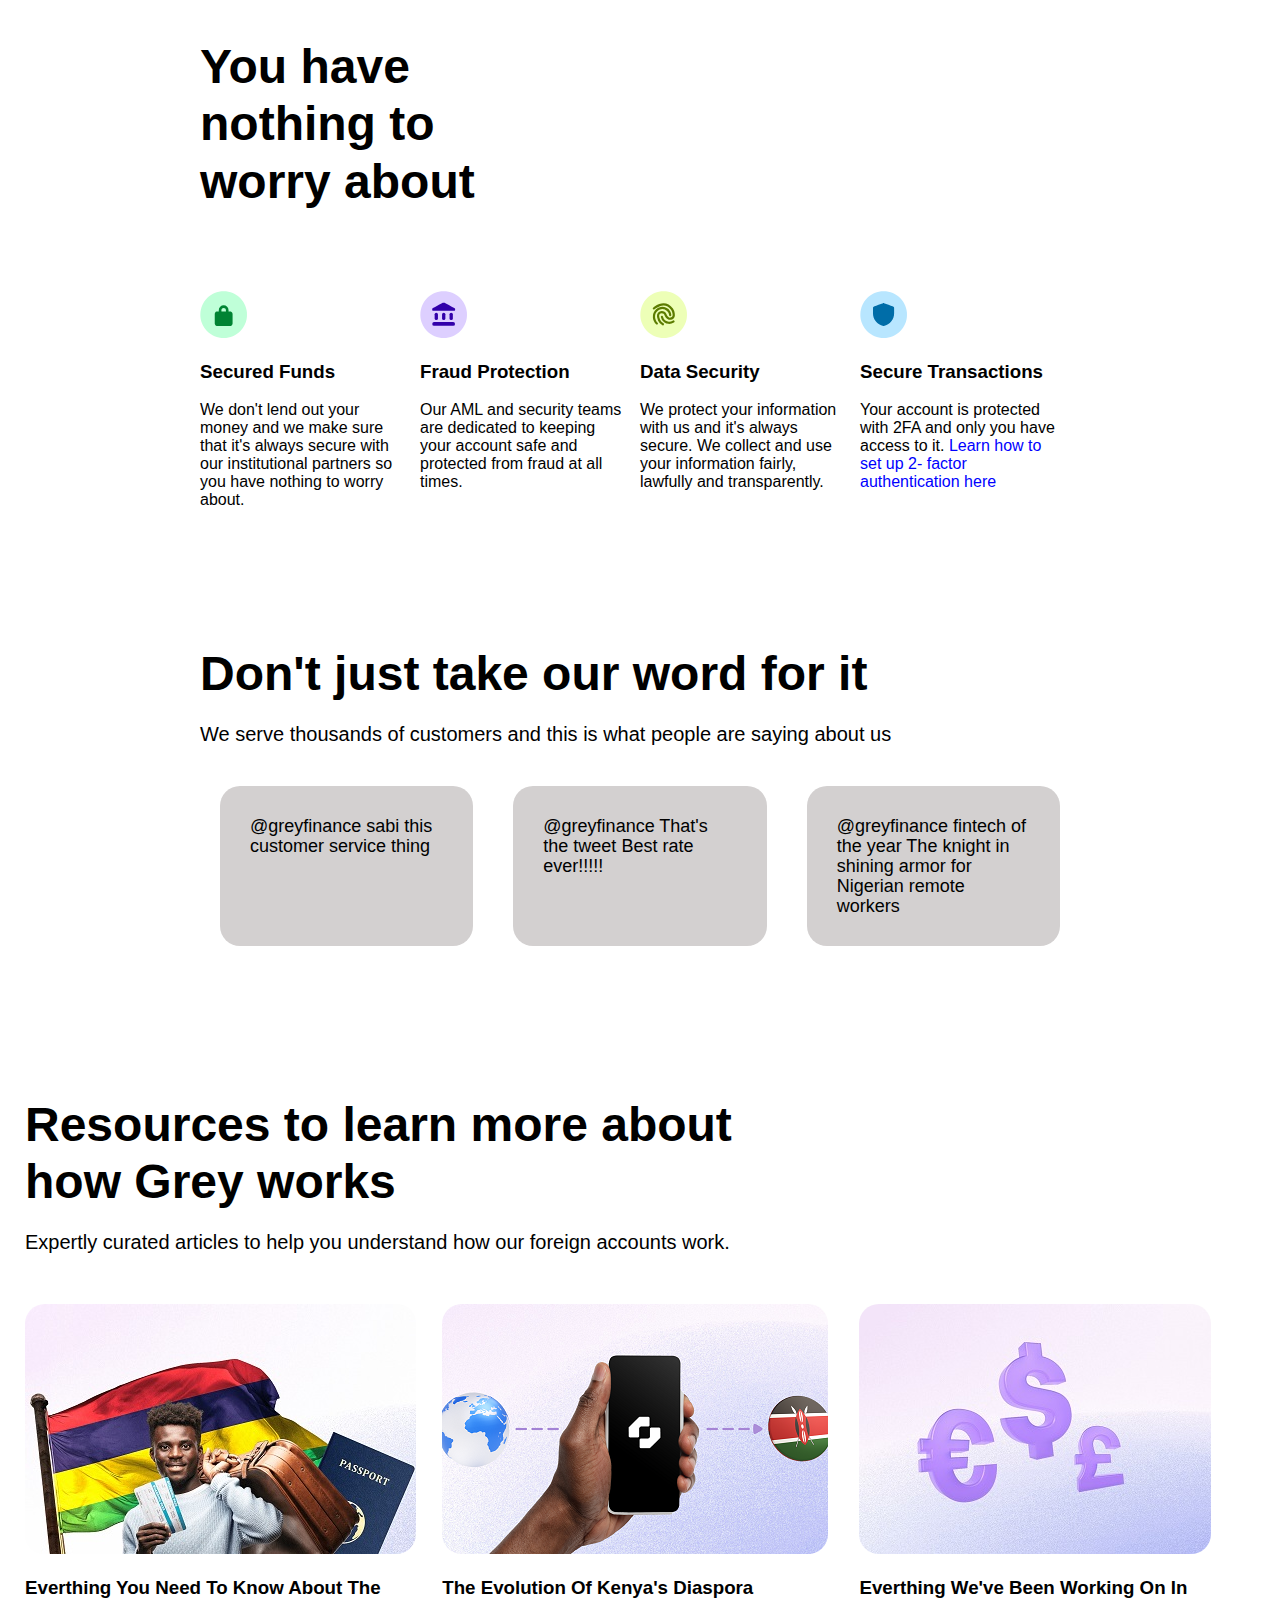
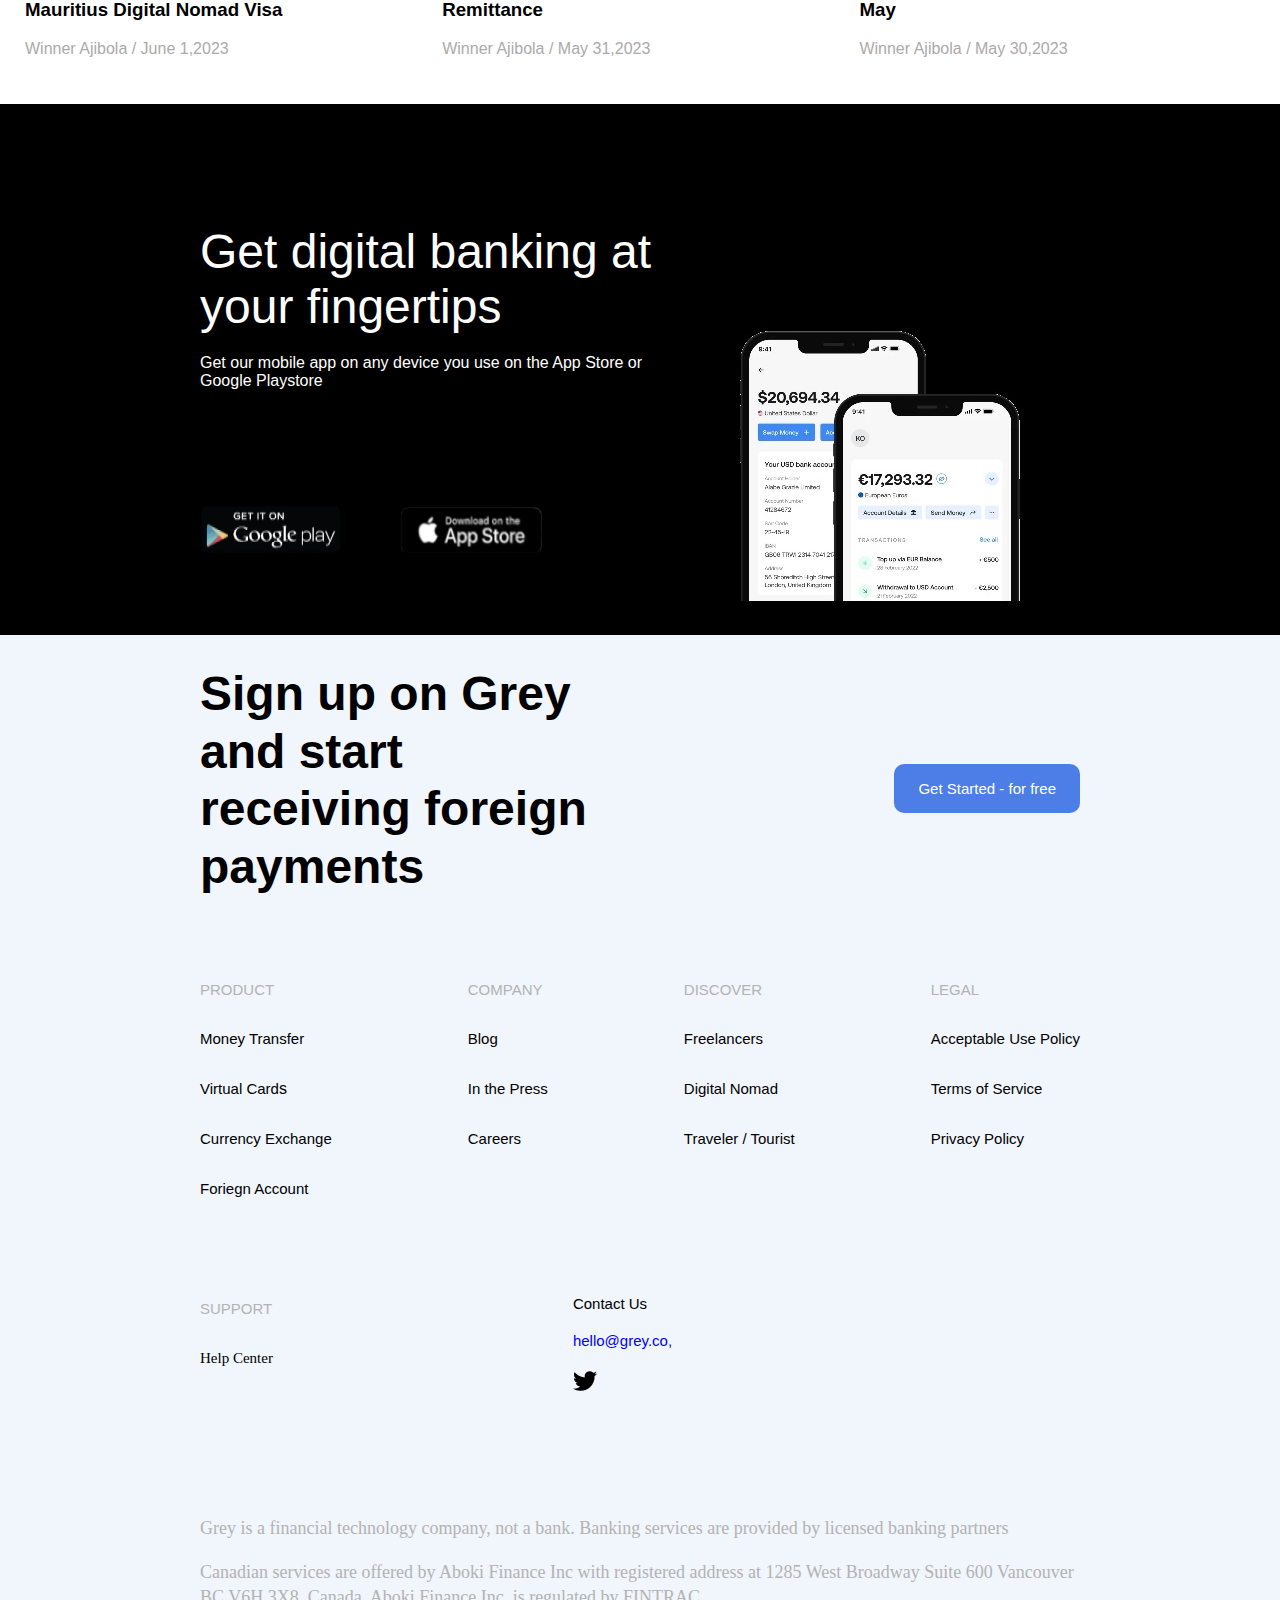
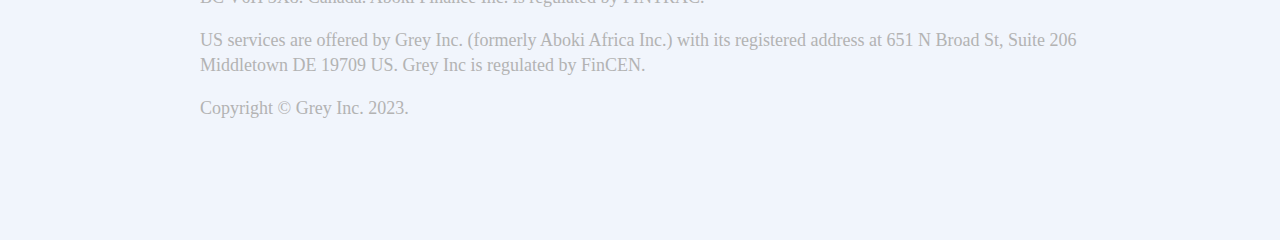
==== commit f9bce297: "continued mediaquery" ====
--- a/index.html
+++ b/index.html
@@ -64,8 +64,12 @@
                 <p>Open a U.S., U.K. and European bank account for free to receive and make foreign payments or convert
                     currencies, all in one place.</p>
                 <div class="store">
-                    <a href="#"><img src="./images/googleplay.png"></a>
-                    <a href="#"><img src="./images/applestore.png"></a>
+                   <div>
+                    <a href="#"><img src="https://assets.website-files.com/6360022338a81bd6fdbb1145/636fa145b73c8d4051614c62_googleplay.webp"></a>
+                   </div>
+                  <div>
+                    <a href="#"><img src="https://assets.website-files.com/6360022338a81bd6fdbb1145/636f9ece1d81f4a29652172d_appstore.webp"></a>
+                  </div>
                 </div>
             </div>
 
--- a/mobile.css
+++ b/mobile.css
@@ -11,9 +11,13 @@
         background-size: 100%;
     }
 }
-@media only screen and (max-width: 1024px) and (min-width: 600px){
+@media only screen and (max-width: 1024px) {
     .fixed-nav{
         display: none;
+    }
+    .nav li a{
+        font-size: 22px;
+        font-weight: 600;
     }
     .mobile-nav{
         background-image: url(images/hero-bj.webp);
@@ -24,20 +28,27 @@
         max-width: 100%;
         display: flex;
         margin: 0px;
-        padding: 10px 50px ;
+        padding: 30px 50px ;
         justify-content: space-between;
+        align-items: center;
+    }
+    .flag{
+        margin: 0;
+       
+    }
+    .flag img {
+        width: 55px;
     }
     .mlogo img{
-        width: 150px;
-        height: 40px;
+        width: 220px;
+        height: auto;
         padding: 0%;
         margin-top: 10px;
         margin-left: 25px;
         align-content: flex-start;
     }
    .menubutton img{
-        width: 60px;
-        height: 50px;
+        width: 75px;
         margin-top: 20px;
         margin-right: 25px;
         align-content: flex-end;
@@ -58,8 +69,6 @@
     }
     .body h1{
         font-family: Aeonik, sans-serif;
-        line-height: 80px;
-        font-size: 60px;
     }
     #image1{
         margin:200px 100px;
@@ -118,6 +127,38 @@
         flex-wrap: wrap;
         flex-direction: column;
         margin-bottom: 100px;
+    }
+    .body h1{
+        font-size: 7rem !important;
+        line-height: 120px;
+        font-weight: 700;
+        margin-right:0 ;
+        margin-bottom: 5rem;
+        width: 100%;
+    }
+
+    .body p{
+        font-size:42px ;
+        font-weight: 700 !important;
+        line-height: 70px;
+    }
+
+    .body{
+        margin-right: 0;
+    }
+
+    .store{
+        max-width:100%;
+
+    }
+
+    .store div {
+        width: 50%;
+    }
+
+    .store a img {
+        width: 380px;
+        height: auto;
     }
 }
 /*@media only screen and (max-width: 500px){
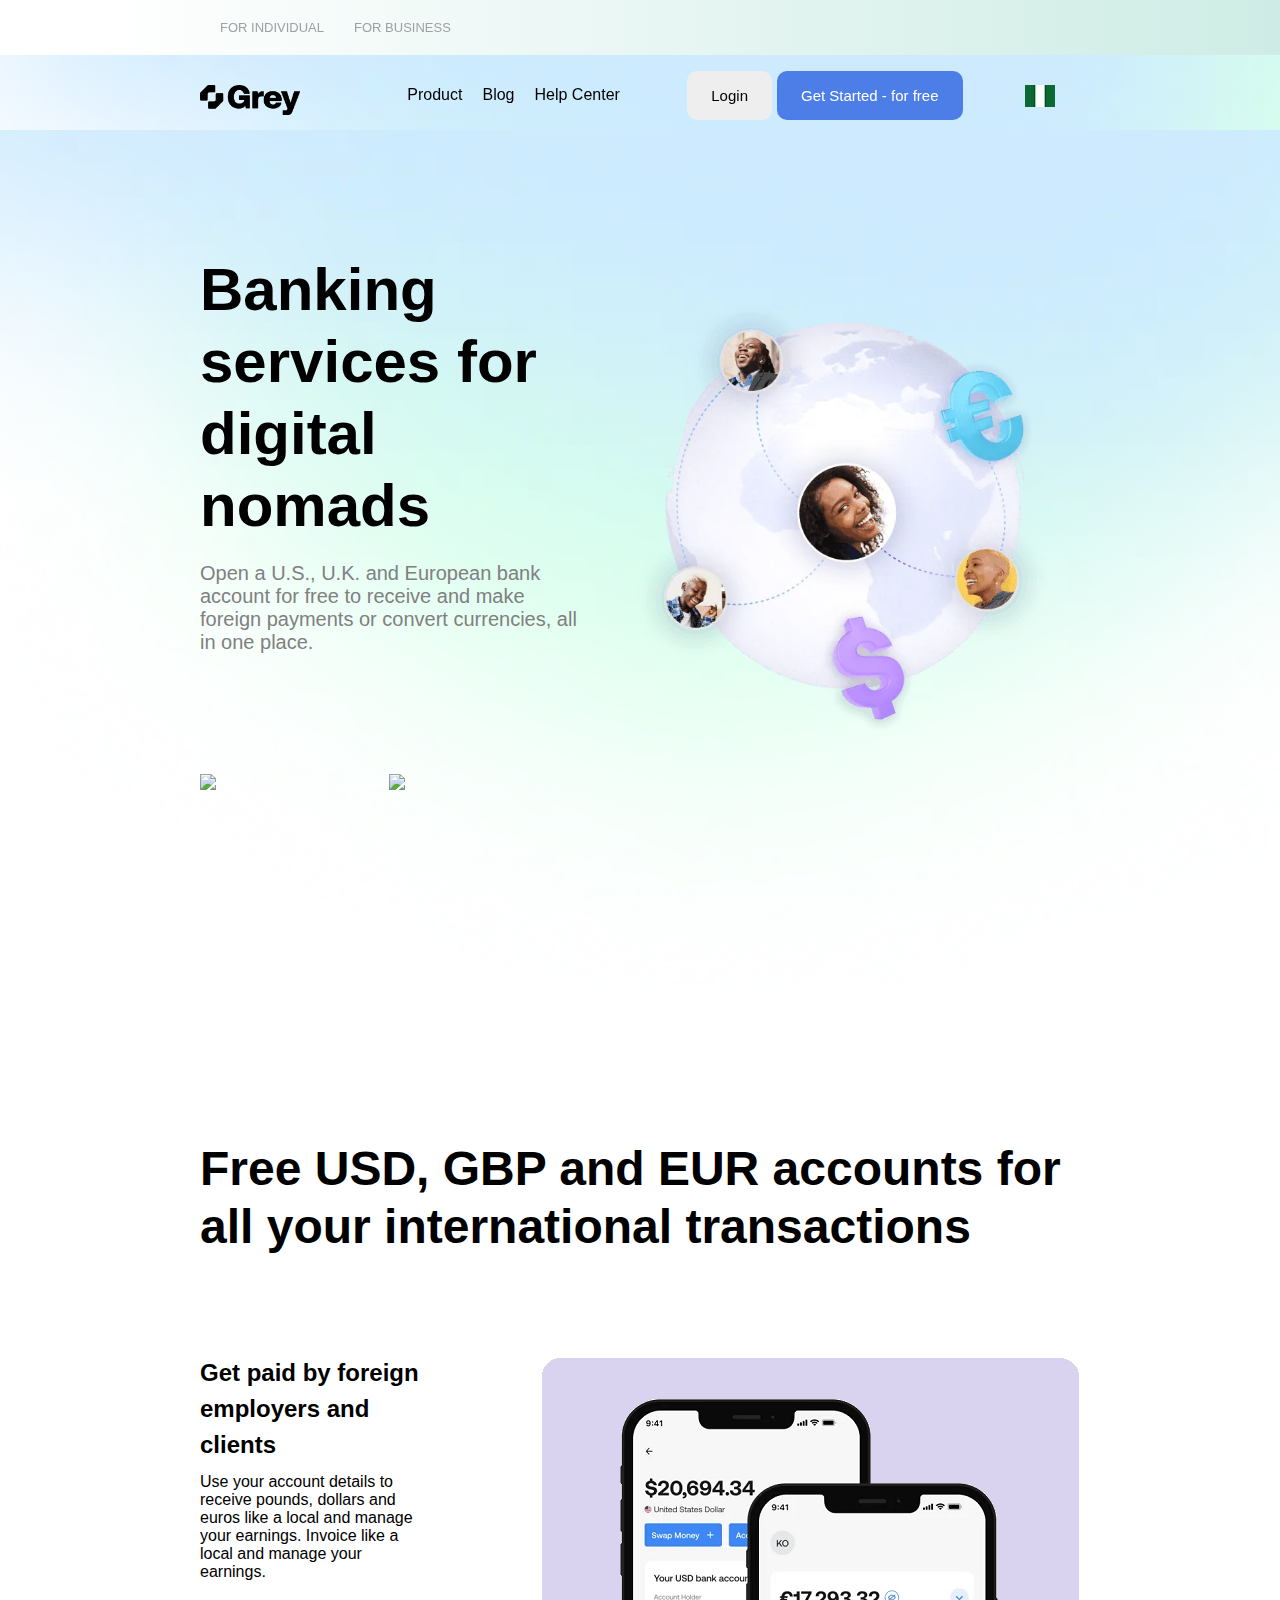
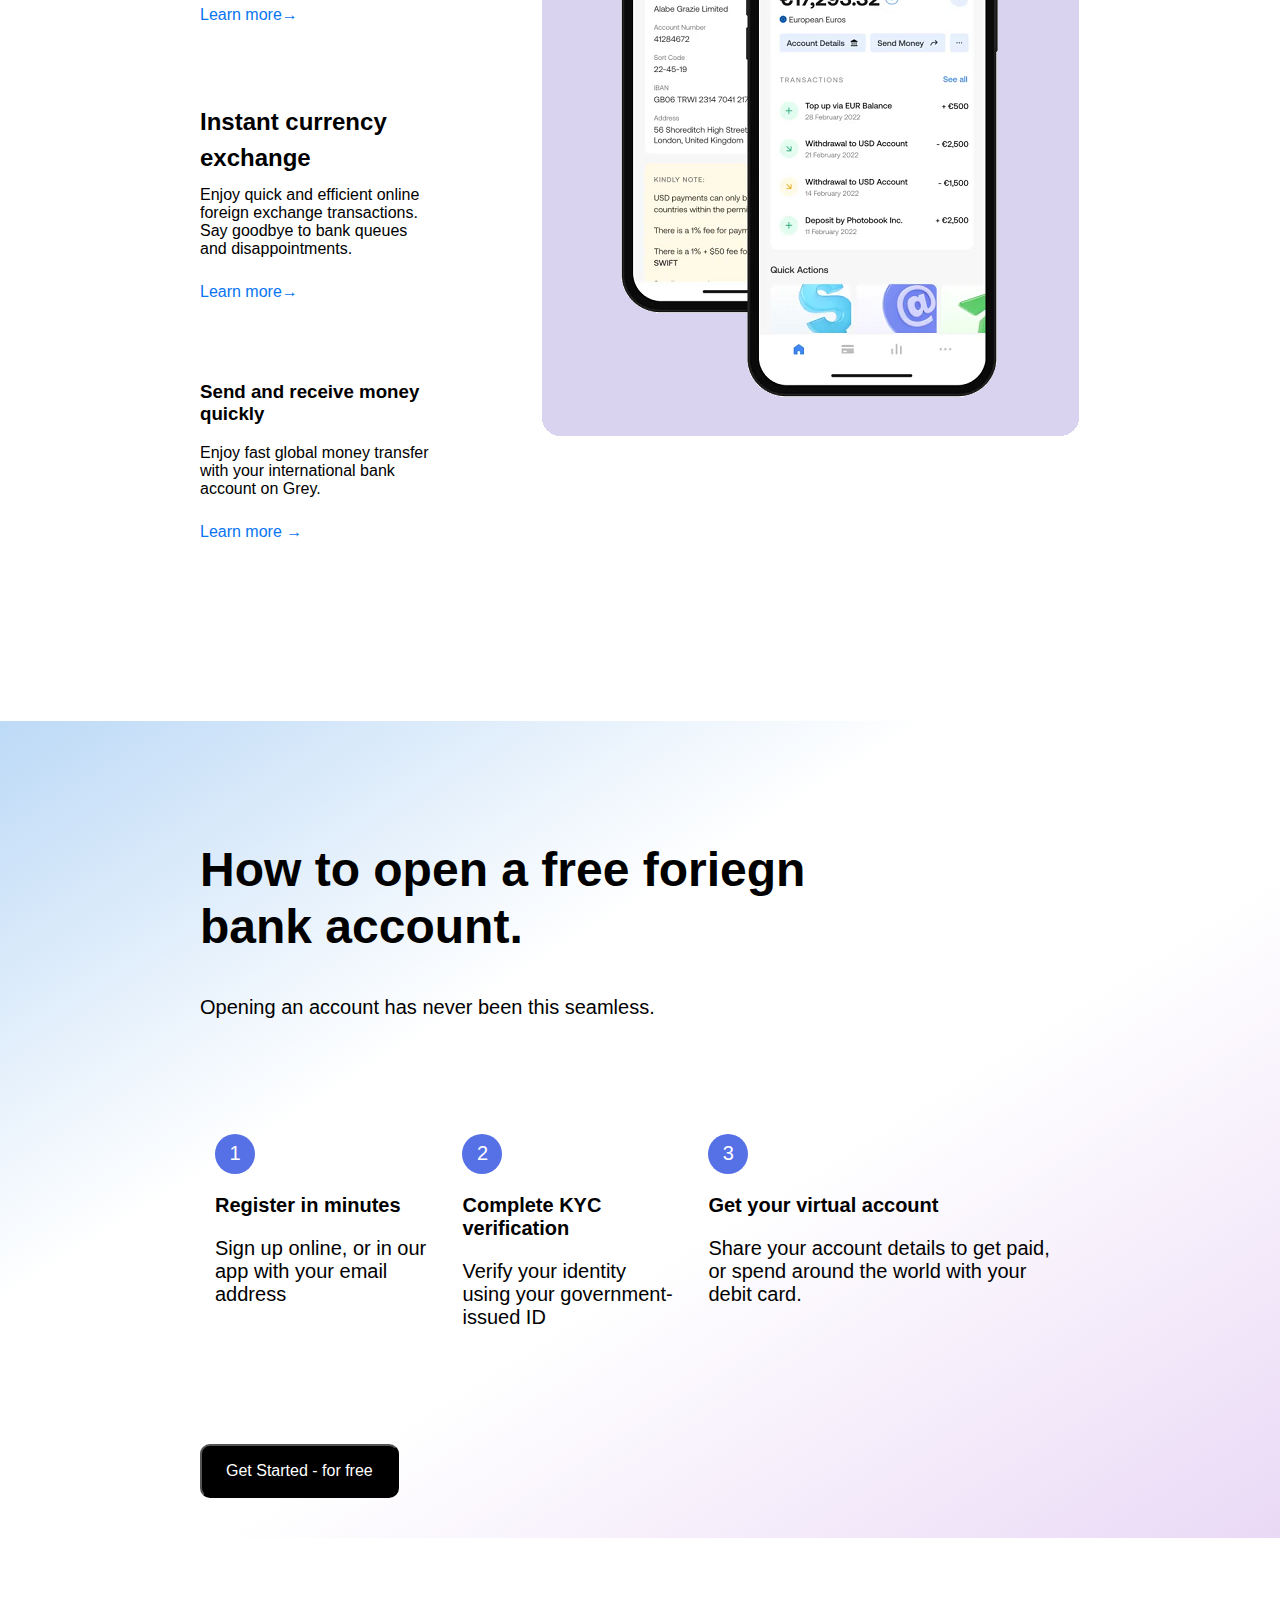
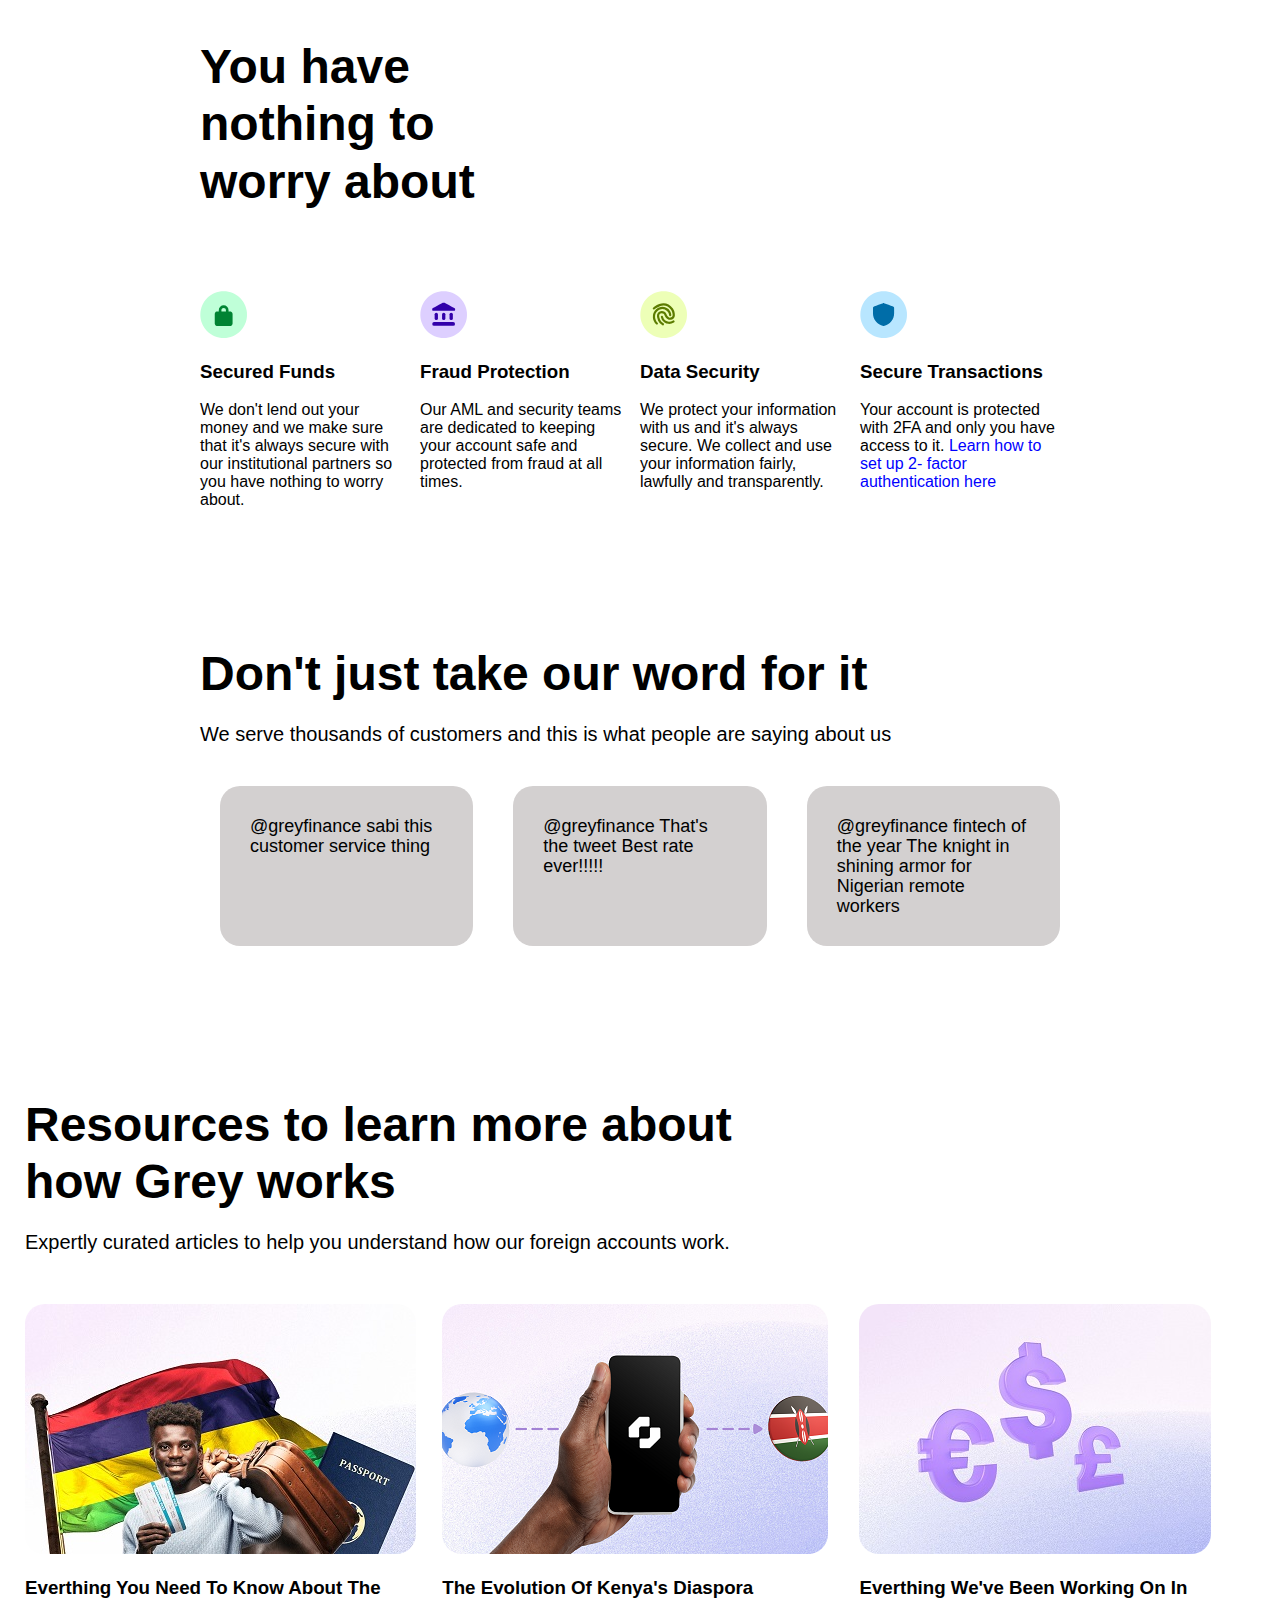
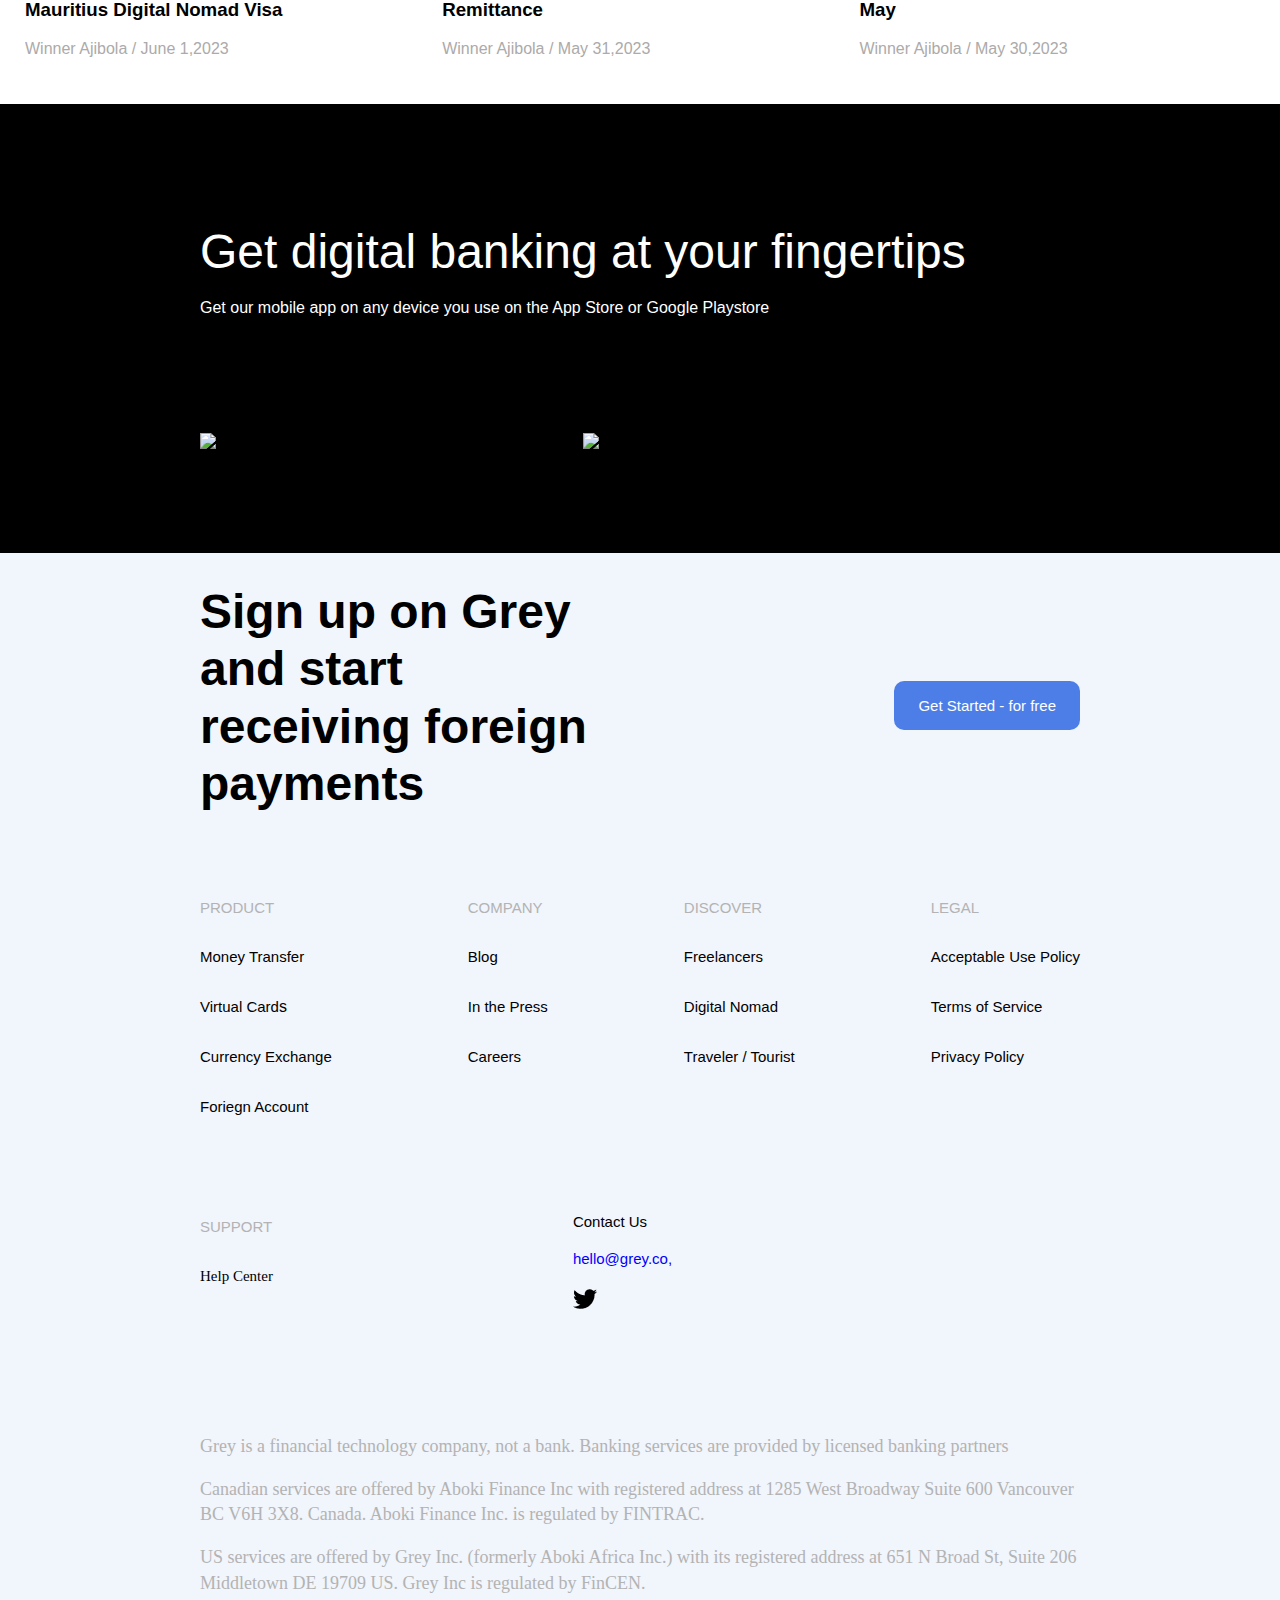
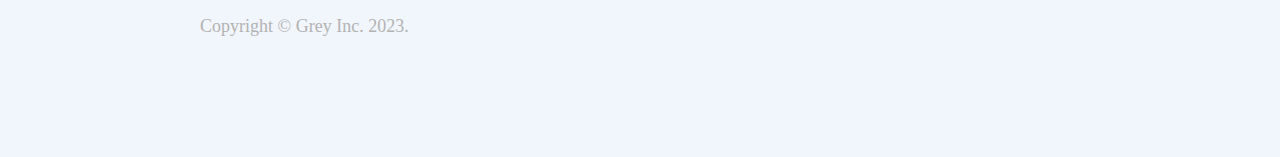
==== commit 8e56e011: "1thjulymediaquery" ====
--- a/index.html
+++ b/index.html
@@ -33,7 +33,7 @@
                     <div id="log-in">
                         <input class="button-login" type="button" value="Login" name="Login">
                         <input class="button-get" type="button" value="Get Started - for free" name="Get Started-For Free">
-                        <img src="#" class="dropdown">
+                        <!-- <img src="#" class="dropdown"> -->
                     </div>
 
                     <div class="flag">
@@ -450,14 +450,18 @@
                 <h2>Get digital banking at your fingertips</h2>
                 <p>Get our mobile app on any device you use on the App Store or Google Playstore</p>
                 <div class="store">
-                    <a href="#"><img src="./images/googleplay.png"></a>
-                    <a href="#"><img src="./images/applestore.png"></a>
-                </div>
-            </div>
-
-            <div class="sect7-img">
+                    <div>
+                     <a href="#"><img src="https://assets.website-files.com/6360022338a81bd6fdbb1145/636fa145b73c8d4051614c62_googleplay.webp"></a>
+                    </div>
+                   <div>
+                     <a href="#"><img src="https://assets.website-files.com/6360022338a81bd6fdbb1145/636f9ece1d81f4a29652172d_appstore.webp"></a>
+                   </div>
+                 </div>
+            </div>
+
+            <!-- <div class="sect7-img">
                 <img src="./images/sec7img.jpg">
-            </div>
+            </div> -->
         </div>
     </section>
 
--- a/style.css
+++ b/style.css
@@ -64,6 +64,12 @@
     padding: 0%;
     margin-top: 10px;
     align-content: flex-start;
+}
+
+.logo {
+    display: flex;
+    justify-content: center;
+    align-items: center;
 }
 
 .container-1{
@@ -170,14 +176,17 @@
 
 .store{
     display: flex;
-    max-width: 300px;
-}
-
-.store a{
-    max-width: 100px;
-    max-height: 29.53px;
+    width: 100%;
+}
+
+.store div{
+    width: 50%;
     padding-right: 100px;
     margin: 100px 0px;
+}
+
+.store img{ 
+    width: 100%;
 }
 
 /* section 2 */
--- a/mobile.css
+++ b/mobile.css
@@ -65,18 +65,45 @@
         margin: 0px 100px;
     }
     .section1{
-        padding-top: 100px;
+        padding: 100px 25px 0px 25px ;
     }
     .body h1{
         font-family: Aeonik, sans-serif;
     }
     #image1{
-        margin:200px 100px;
+        margin:100px 100px;
+        width: 700px;
+        height: 900px;
     }
     .section2{
         margin: 0%;
         padding: 10px 25px;
     }
+
+    .section2 h1, .section3 h2, .sec4body h2, .section6 h2, .section5 h2 {
+        font-size: 80px;
+    }
+
+    .section3 {
+        padding: 25px;
+    }
+    .getstarted{
+        font-size: 30px;
+    }
+    #sec2img {
+        width: 100%;
+        max-width: 100%;
+        display: flex;
+        justify-content: center;
+        height: auto;
+        max-height: 100%
+    }
+
+    #sec2img img {
+        width: 80%;
+        height:  80%;
+    }
+
     .sec3body{
         margin: 0px;
         padding: 10px 25px;
@@ -89,28 +116,69 @@
         padding: 50px 25px;
     }
     .sec4body h2{
-        margin-right: 50%;
+        margin-right:0;
     }
     .section4-list{
         flex-direction: column;
-        width: 100%;
+        align-items: center;
+        text-align: center;
+        justify-content: center;
+        width: 100%;
+    }
+
+    .li {
+        display: flex;
+        justify-content: center;
+        align-items: center;
+        flex-direction: column;
+        width: 80%;
+        background-color: white;
+        border-radius: 20px;
+        margin: 20px 0;
+        padding: 10px;
+        font-size: 40px;
+    }
+
+    .li .svg {
+        width: 20%;
+    }
+
+    .sec4body h2{
+        text-align: center;
+    }
+
+    .sec4body{
+        margin: 65px 8px;
     }
     
     .section5{
-        margin: 0%;
+        margin: 55px 10px;
         padding: 10px 25px;
     }
     .section5-list ul{
         flex-wrap: wrap;
         flex-direction: column;
+        align-content: center;
     }
     .section5-list ul li{
-        
+        width: 80%;
+        font-size: 20px;
+        padding: 60px;
+    }
+
+    .section5-list, .section6-list{ 
+        margin: 80px 0;
+    }
+
+    .section6 h2{
+        margin-right: 0;
     }
     .sect7-body{
         margin: 0%;
-        padding: 10px 25px;
-        flex-direction: column;
+        padding: 80px 25px;
+        flex-direction: column;
+        align-items: center;
+        justify-content: center;
     }
     .sect7-img{
         margin: 10px 200px;
